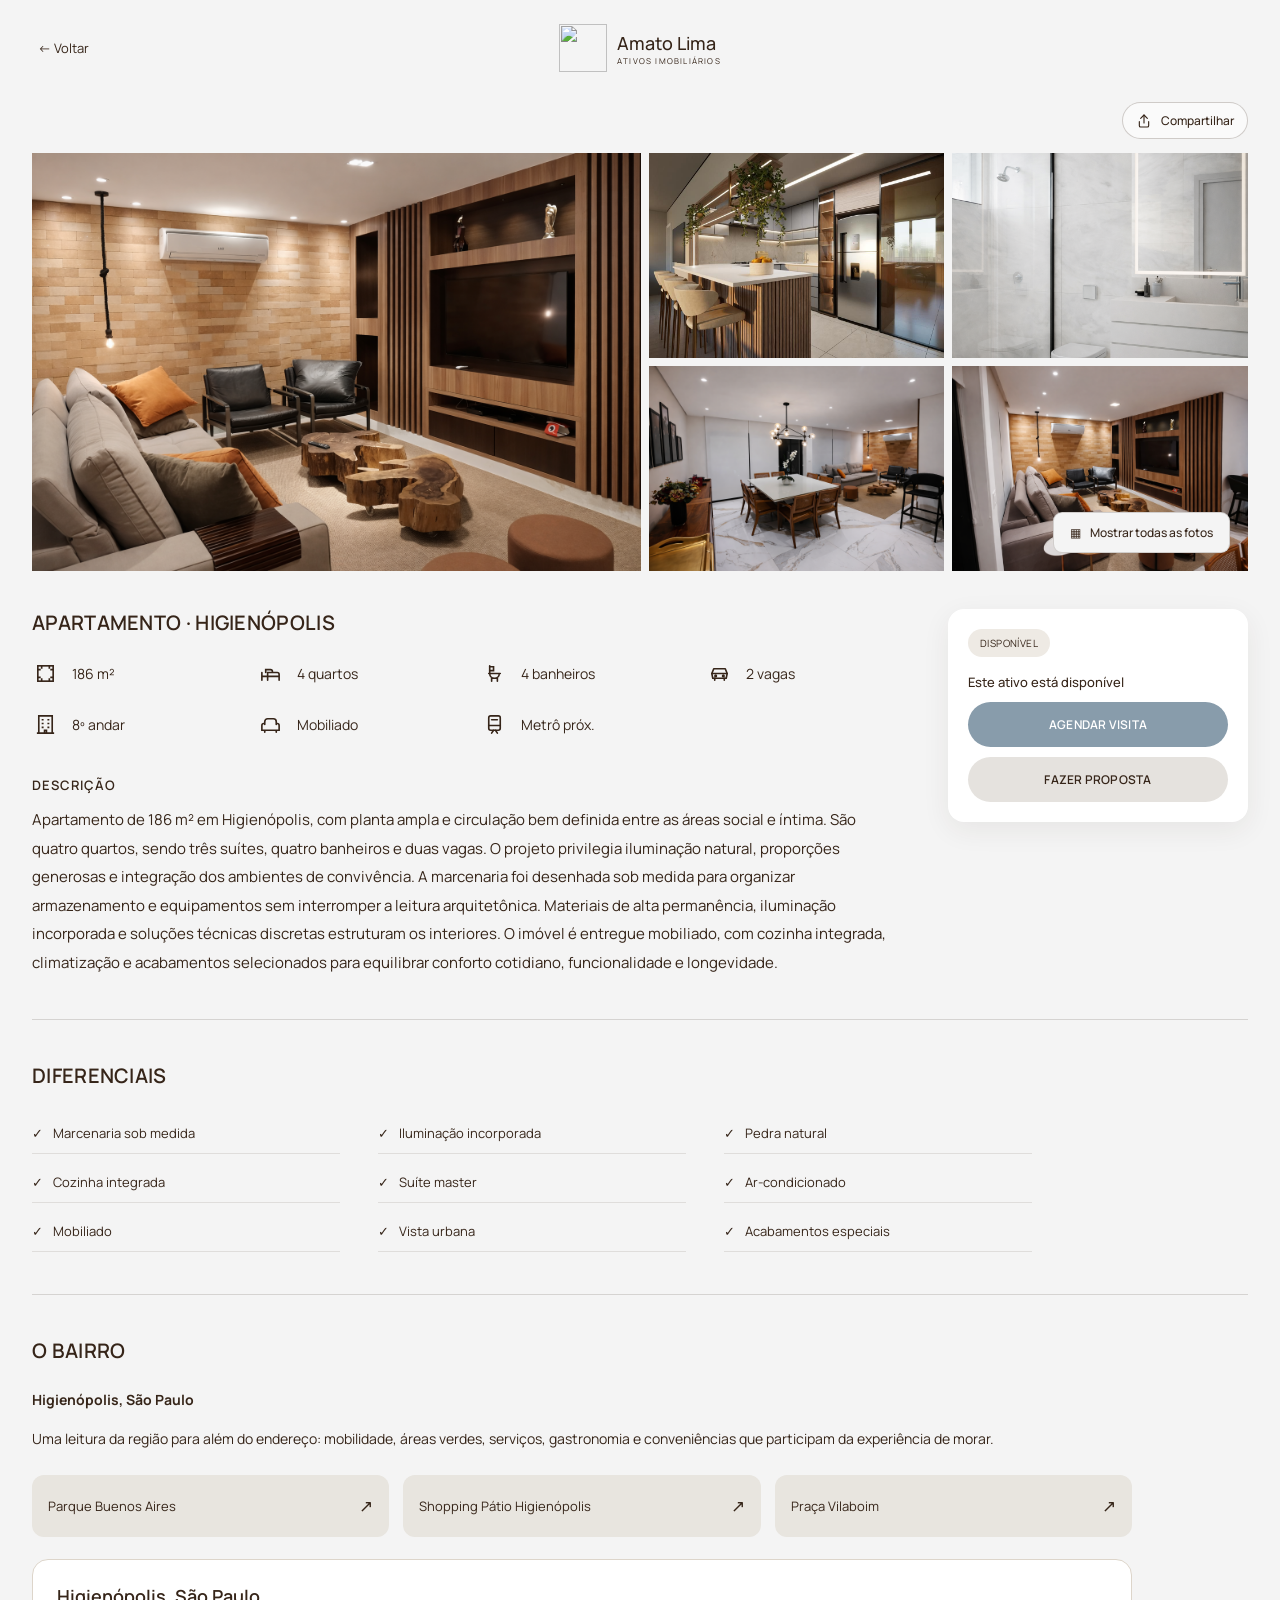
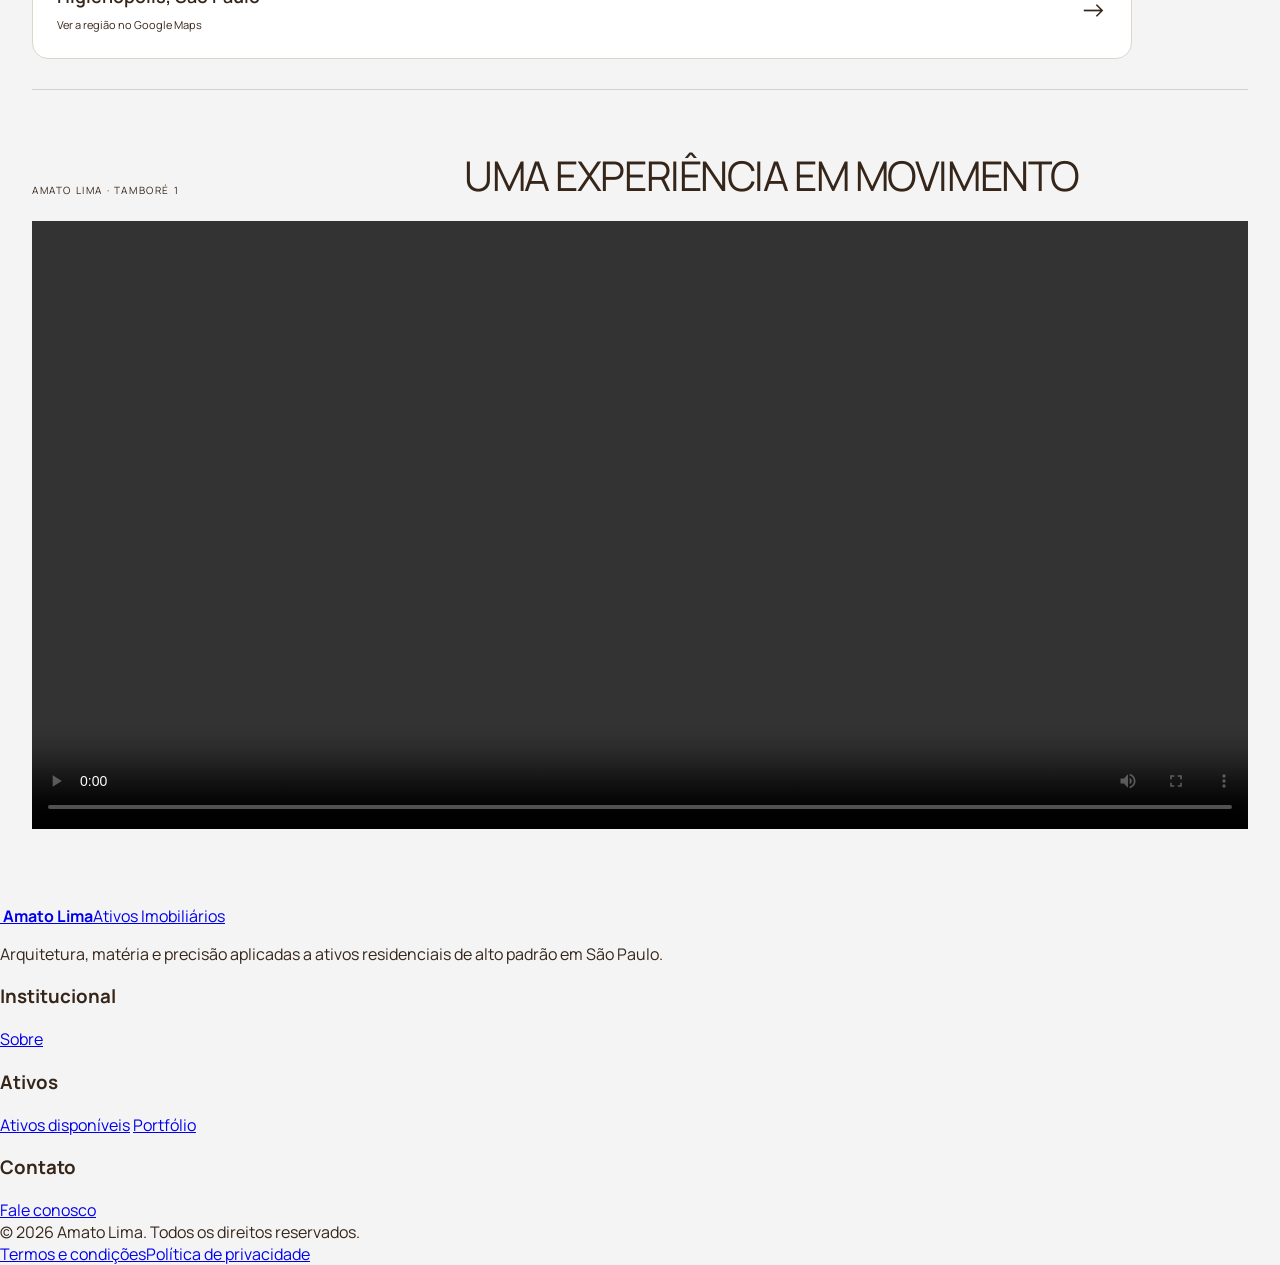
==== ativo.html @ 4c69295a "Remove correção antiga da ordem da galeria" ====
<!doctype html><html lang="pt-BR"><head><meta charset="UTF-8"><meta name="viewport" content="width=device-width,initial-scale=1"><link rel="stylesheet" href="assets/css/ativo-detalhe.css?v=20260917-1"><link rel="stylesheet" href="assets/css/amato-footer.css?v=20260906-6"></head><body data-ativo="1"><div data-app><header class="pd-header"><a class="pd-back" href="ativos.html">← Voltar</a><div class="pd-brand"><img src="assets/images/logo/9175.png" alt=""><div><b>Amato Lima</b><small>ATIVOS IMOBILIÁRIOS</small></div></div></header><main class="pd-main"><div class="pd-title-row"><span></span><button class="pd-share" type="button" data-share><span aria-hidden="true"></span>Compartilhar</button></div><section class="pd-gallery" data-gallery></section><section class="pd-overview"><div><h2 data-detail-title></h2><div class="pd-facts" data-facts></div><div class="pd-description" data-description></div></div><aside class="pd-actions" data-actions></aside></section><section class="pd-section"><h2>DIFERENCIAIS</h2><div class="pd-features" data-features></div></section><section class="pd-section pd-section--neighborhood"><h2>O BAIRRO</h2><div class="pd-neighborhood"><p><strong data-place></strong></p><p>Uma leitura da região para além do endereço: mobilidade, áreas verdes, serviços, gastronomia e conveniências que participam da experiência de morar.</p><div class="pd-nearby" data-near></div><a class="pd-map" data-map target="_blank" rel="noopener"><span><strong></strong><br><small>Ver a região no Google Maps</small></span><span>→</span></a></div></section><section class="pd-property-film" aria-labelledby="pd-property-film-title"><div class="pd-property-film__heading"><small>AMATO LIMA · TAMBORÉ 1</small><h2 id="pd-property-film-title">UMA EXPERIÊNCIA EM MOVIMENTO</h2></div><div class="pd-property-film__media"><video controls playsinline preload="metadata"><source src="assets/images/tambore1/V9Crop_184650.mp4" type="video/mp4">Seu navegador não suporta a reprodução deste vídeo.</video></div></section></main></div><div class="pd-lightbox" data-lightbox aria-hidden="true"><header class="pd-tour-header"><button class="pd-tour-back" type="button" data-lightbox-close aria-label="Voltar"><span aria-hidden="true">←</span> Voltar</button><button class="pd-share pd-share--tour" type="button" data-share><span aria-hidden="true"></span>Compartilhar</button></header><div class="pd-tour" data-tour></div></div><div class="pd-photo-viewer" data-photo-viewer aria-hidden="true"><button type="button" class="pd-photo-viewer__close" data-photo-close aria-label="Fechar">×</button><img data-photo-full alt=""></div><script src="assets/js/ativo-detalhe.js?v=20260906-4"></script><script src="assets/js/ativo-tambore1-gallery.js?v=20260925-4"></script><script src="assets/js/ativo-alphaville-gallery.js?v=20260925-2"></script><script>document.addEventListener('click',function(e){const img=e.target.closest('.pd-tour-room>img');const viewer=document.querySelector('[data-photo-viewer]');if(img&&viewer){document.querySelector('[data-photo-full]').src=img.src;document.querySelector('[data-photo-full]').alt=img.alt;viewer.classList.add('is-open');viewer.setAttribute('aria-hidden','false')}if(e.target.closest('[data-photo-close]')||(e.target===viewer)){viewer.classList.remove('is-open');viewer.setAttribute('aria-hidden','true')}});document.addEventListener('keydown',function(e){if(e.key==='Escape'){const v=document.querySelector('[data-photo-viewer]');if(v){v.classList.remove('is-open');v.setAttribute('aria-hidden','true')}}});</script><script src="assets/js/amato-footer.js?v=20260906-2"></script></body></html>
---- assets/css/ativo-detalhe.css ----
@import url('https://fonts.googleapis.com/css2?family=Manrope:wght@300;400;500;600&display=swap');*{box-sizing:border-box}html{scroll-behavior:smooth;background:#f4f4f4}body{margin:0;background:#f4f4f4;color:#362519;font-family:Manrope,Arial,sans-serif}.pd-header{height:96px;display:flex;align-items:center;justify-content:center;position:relative;padding:16px 3vw}.pd-brand{display:flex;align-items:center;gap:10px}.pd-brand img{width:48px;height:48px;object-fit:contain}.pd-brand b{display:block;font-size:18px;font-weight:500}.pd-brand small{display:block;font-size:8px;letter-spacing:.15em;text-align:center}.pd-back{position:absolute;left:3vw;color:#362519;text-decoration:none;font-size:13px}.pd-main{max-width:1440px;margin:auto;padding:6px 2.5vw 12px}.pd-title-row{display:flex;align-items:center;justify-content:space-between;gap:24px;margin:0 0 14px;min-height:28px}.pd-share{border:1px solid rgba(54,37,25,.22);background:rgba(255,255,255,.5);color:#362519;font:500 12px Manrope,Arial,sans-serif;text-decoration:none;display:inline-flex;align-items:center;gap:9px;cursor:pointer;padding:9px 13px;border-radius:999px;transition:background .25s,border-color .25s}.pd-share:hover{background:#fff;border-color:rgba(54,37,25,.38)}.pd-share span{width:16px;height:16px;display:block;background:no-repeat center/16px 16px url("data:image/svg+xml,%3Csvg xmlns='http://www.w3.org/2000/svg' width='18' height='18' viewBox='0 0 24 24' fill='none' stroke='%23362519' stroke-width='1.7' stroke-linecap='round' stroke-linejoin='round'%3E%3Cpath d='M12 3v12'/%3E%3Cpath d='m7 8 5-5 5 5'/%3E%3Cpath d='M5 13v6a2 2 0 0 0 2 2h10a2 2 0 0 0 2-2v-6'/%3E%3C/svg%3E")}.pd-gallery{position:relative;display:grid;grid-template-columns:1.75fr .85fr .85fr;grid-template-rows:205px 205px;gap:8px}.pd-gallery img{width:100%;height:100%;object-fit:cover;border-radius:0!important}.pd-gallery img:first-child{grid-row:1/3}.pd-show-all{position:absolute;right:18px;bottom:18px;z-index:3;display:inline-flex;align-items:center;gap:9px;border:1px solid rgba(54,37,25,.18);border-radius:9px;background:#f4f4f4;color:#362519;padding:11px 16px;font:500 12px Manrope,Arial,sans-serif;cursor:pointer}.pd-overview{display:grid;grid-template-columns:minmax(0,1fr) 300px;gap:52px;padding:38px 0 42px;border-bottom:1px solid rgba(54,37,25,.16)}.pd-overview.no-actions{grid-template-columns:minmax(0,1050px)}.pd-overview h2,.pd-section h2{font-size:20px;font-weight:600;margin:0 0 24px;text-transform:uppercase;letter-spacing:.015em}.pd-facts{display:grid;grid-template-columns:repeat(4,minmax(145px,1fr));gap:24px 34px;margin:0 0 38px;max-width:920px}.pd-fact{display:flex;align-items:center;gap:13px;font-size:14px;white-space:nowrap}.pd-fact__icon{font-size:0!important;width:27px;height:27px;display:block;background-position:center;background-repeat:no-repeat;background-size:23px 23px}.pd-fact__icon--area{background-image:url("data:image/svg+xml,%3Csvg xmlns='http://www.w3.org/2000/svg' viewBox='0 0 24 24' fill='none' stroke='%23362519' stroke-width='1.7'%3E%3Crect x='4' y='4' width='16' height='16'/%3E%3Cpath d='M8 4v3M16 4v3M8 20v-3M16 20v-3M4 8h3M4 16h3M20 8h-3M20 16h-3'/%3E%3C/svg%3E")}.pd-fact__icon--bed{background-image:url("data:image/svg+xml,%3Csvg xmlns='http://www.w3.org/2000/svg' viewBox='0 0 24 24' fill='none' stroke='%23362519' stroke-width='1.7' stroke-linecap='round'%3E%3Cpath d='M3 19v-8M21 19v-6a2 2 0 0 0-2-2H9v8M3 15h18M7 11V8h5a2 2 0 0 1 2 2v1'/%3E%3C/svg%3E")}.pd-fact__icon--bath{background-image:url("data:image/svg+xml,%3Csvg xmlns='http://www.w3.org/2000/svg' viewBox='0 0 24 24' fill='none' stroke='%23362519' stroke-width='1.7' stroke-linecap='round'%3E%3Cpath d='M7 4v8a5 5 0 0 0 10 0H7M6 12h12M9 17v3M15 17v3'/%3E%3Cpath d='M7 5h4v4H7'/%3E%3C/svg%3E")}.pd-fact__icon--car{background-image:url("data:image/svg+xml,%3Csvg xmlns='http://www.w3.org/2000/svg' viewBox='0 0 24 24' fill='none' stroke='%23362519' stroke-width='1.7' stroke-linecap='round' stroke-linejoin='round'%3E%3Cpath d='M5 17h14l1-5-2-5H6l-2 5 1 5Z'/%3E%3Cpath d='M4 12h16M7 17v2M17 17v2'/%3E%3Ccircle cx='8' cy='14.5' r='.8' fill='%23362519'/%3E%3Ccircle cx='16' cy='14.5' r='.8' fill='%23362519'/%3E%3C/svg%3E")}.pd-fact__icon--floor{background-image:url("data:image/svg+xml,%3Csvg xmlns='http://www.w3.org/2000/svg' viewBox='0 0 24 24' fill='none' stroke='%23362519' stroke-width='1.7'%3E%3Cpath d='M5 21V3h14v18M3 21h18'/%3E%3Cpath d='M8 7h2M14 7h2M8 11h2M14 11h2M8 15h2M14 15h2M11 21v-3h2v3'/%3E%3C/svg%3E")}.pd-fact__icon--sofa{background-image:url("data:image/svg+xml,%3Csvg xmlns='http://www.w3.org/2000/svg' viewBox='0 0 24 24' fill='none' stroke='%23362519' stroke-width='1.7' stroke-linecap='round'%3E%3Cpath d='M6 12V9a3 3 0 0 1 3-3h6a3 3 0 0 1 3 3v3M5 11a2 2 0 0 0-2 2v5h18v-5a2 2 0 0 0-2-2M6 18v2M18 18v2'/%3E%3C/svg%3E")}.pd-fact__icon--metro{background-image:url("data:image/svg+xml,%3Csvg xmlns='http://www.w3.org/2000/svg' viewBox='0 0 24 24' fill='none' stroke='%23362519' stroke-width='1.7' stroke-linecap='round'%3E%3Crect x='6' y='3' width='12' height='15' rx='2'/%3E%3Cpath d='M6 13h12M9 21l2-3M15 21l-2-3M9 7h6'/%3E%3C/svg%3E")}.pd-description{max-width:1000px}.pd-description h3{font-size:13px;letter-spacing:.08em;font-weight:600;margin:0 0 12px}.pd-description p{font-size:15px;line-height:1.9;margin:0;max-width:980px}.pd-actions{align-self:start;background:#fff;border-radius:16px;padding:20px;box-shadow:0 8px 28px rgba(54,37,25,.07);position:sticky;top:20px}.pd-status{display:block;width:max-content;padding:7px 12px;border-radius:999px;background:#eeeae4;margin-bottom:13px;font-size:10px;letter-spacing:.04em}.pd-actions strong{font-size:13px;font-weight:500}.pd-btn{display:block;width:100%;padding:14px;border-radius:999px;text-align:center;text-decoration:none;margin-top:10px;font-size:12px;font-weight:600;letter-spacing:.02em}.pd-btn.primary{background:#889CAB;color:#fff}.pd-btn.secondary{background:#e5e2de;color:#362519}.pd-section{padding:42px 0;border-bottom:1px solid rgba(54,37,25,.16)}.pd-section--neighborhood{padding-bottom:30px}.pd-features{display:grid;grid-template-columns:repeat(3,1fr);gap:8px 38px;max-width:1000px}.pd-feature{padding:11px 0;border-bottom:1px solid rgba(54,37,25,.11);font-size:13px}.pd-feature:before{content:'✓';margin-right:10px}.pd-neighborhood{max-width:1100px;font-size:14px;line-height:1.75}.pd-nearby{display:grid;grid-template-columns:repeat(3,1fr);gap:14px;margin-top:24px}.pd-nearby a{background:#e8e5df;border-radius:12px;padding:16px;color:#362519;text-decoration:none;font-size:13px;display:flex;justify-content:space-between;align-items:center;transition:transform .25s,background .25s}.pd-nearby a:hover{transform:translateY(-2px);background:#dedad3}.pd-nearby a span:last-child{font-size:17px}.pd-map{display:flex;align-items:center;justify-content:space-between;background:#fff;border:1px solid #ddd5ca;border-radius:16px;padding:21px 24px;text-decoration:none;color:#362519;margin-top:22px}.pd-map strong{font-size:18px;font-weight:600}.pd-map small{font-size:11px}.pd-map span:last-child{font-size:27px}.pd-property-film{padding:64px 0 74px}.pd-property-film__heading{display:grid;grid-template-columns:1fr 2fr;align-items:end;gap:40px;margin-bottom:24px}.pd-property-film__heading small{font-size:10px;letter-spacing:.16em}.pd-property-film__heading h2{margin:0;font-size:clamp(26px,3.2vw,48px);line-height:1.05;font-weight:400;letter-spacing:-.035em;max-width:700px}.pd-property-film__media{width:100%;overflow:hidden;background:#1d1916}.pd-property-film__media video{display:block;width:100%;height:auto;max-height:78vh;object-fit:cover;background:transparent}.pd-lightbox{position:fixed;inset:0;z-index:1000;background:#f4f4f4;display:none;overflow-y:auto;color:#362519}.pd-lightbox.is-open{display:block}.pd-tour-header{height:72px;position:sticky;top:0;z-index:20;background:rgba(244,244,244,.97);display:flex;align-items:center;justify-content:space-between;padding:0 24px}.pd-tour-back{border:0;background:transparent;color:#362519;font:500 13px Manrope,Arial,sans-serif;display:flex;align-items:center;gap:8px;cursor:pointer;padding:10px}.pd-tour-back span{font-size:19px}.pd-tour{width:min(1120px,calc(100vw - 48px));margin:0 auto;padding:28px 0 70px}.pd-tour>h1{font-size:22px;font-weight:600;margin:0 0 24px}.pd-tour-thumbs{display:grid;grid-template-columns:repeat(5,1fr);gap:18px 12px;margin-bottom:52px}.pd-tour-thumb{border:0;background:transparent;padding:0;text-align:left;color:#362519;font:400 12px Manrope,Arial,sans-serif;cursor:pointer}.pd-tour-thumb img{display:block;width:100%;height:108px;object-fit:cover;margin-bottom:7px;border-radius:0}.pd-tour-thumb span{display:block;white-space:nowrap;overflow:hidden;text-overflow:ellipsis}.pd-tour-rooms{display:grid;gap:44px}.pd-tour-room{display:grid;grid-template-columns:300px minmax(0,1fr);gap:36px;align-items:start;scroll-margin-top:88px}.pd-tour-room__copy{position:static;padding-top:4px}.pd-tour-room h2{font-size:20px;font-weight:600;margin:0 0 8px;text-transform:uppercase}.pd-tour-room p{font-size:13px;line-height:1.55;color:rgba(54,37,25,.7);margin:0;max-width:285px}.pd-tour-room>img{display:block;width:100%;height:auto;max-height:none;object-fit:contain;border-radius:0;background:transparent;cursor:zoom-in}.pd-tour-room>img.pd-tour-room__extra{grid-column:2}.pd-photo-viewer{position:fixed;inset:0;z-index:2000;background:rgba(20,18,16,.96);display:none;align-items:center;justify-content:center;padding:0}.pd-photo-viewer.is-open{display:flex}.pd-photo-viewer img{display:block;max-width:100vw;max-height:100vh;width:auto;height:auto;object-fit:contain}.pd-photo-viewer__close{position:fixed;top:18px;right:20px;z-index:2;width:42px;height:42px;border:1px solid rgba(255,255,255,.45);border-radius:50%;background:rgba(0,0,0,.22);color:#fff;font-size:24px;cursor:pointer}body>[data-app]>.amato-footer,[data-app]>.amato-footer{margin-top:-10px!important}@media(max-width:800px){.pd-header{justify-content:flex-start;padding-left:80px}.pd-main{padding-inline:18px}.pd-gallery{grid-template-columns:1fr 1fr;grid-template-rows:260px 120px}.pd-gallery img:first-child{grid-column:1/3;grid-row:auto}.pd-gallery img:nth-child(n+4){display:none}.pd-show-all{right:10px;bottom:10px;padding:9px 12px}.pd-overview{grid-template-columns:1fr;gap:26px}.pd-facts{grid-template-columns:1fr 1fr;gap:20px}.pd-features,.pd-nearby{grid-template-columns:1fr}.pd-actions{position:static}.pd-property-film{padding:48px 0 56px}.pd-property-film__heading{grid-template-columns:1fr;gap:10px;margin-bottom:18px}.pd-property-film__heading h2{font-size:30px;max-width:520px}.pd-property-film__media{margin-inline:-18px;width:calc(100% + 36px)}.pd-property-film__media video{width:100%;max-height:none}.pd-tour{width:100%;padding:22px 16px 60px}.pd-tour-thumbs{grid-template-columns:repeat(2,1fr);gap:16px 10px;margin-bottom:42px}.pd-tour-thumb img{height:105px}.pd-tour-room{grid-template-columns:1fr;gap:12px}.pd-tour-room__copy{position:static}.pd-tour-room>img{width:100%;max-height:none}.pd-tour-room>img.pd-tour-room__extra{grid-column:1}.pd-tour-header{height:64px;padding:0 10px}.pd-tour-rooms{gap:36px}}
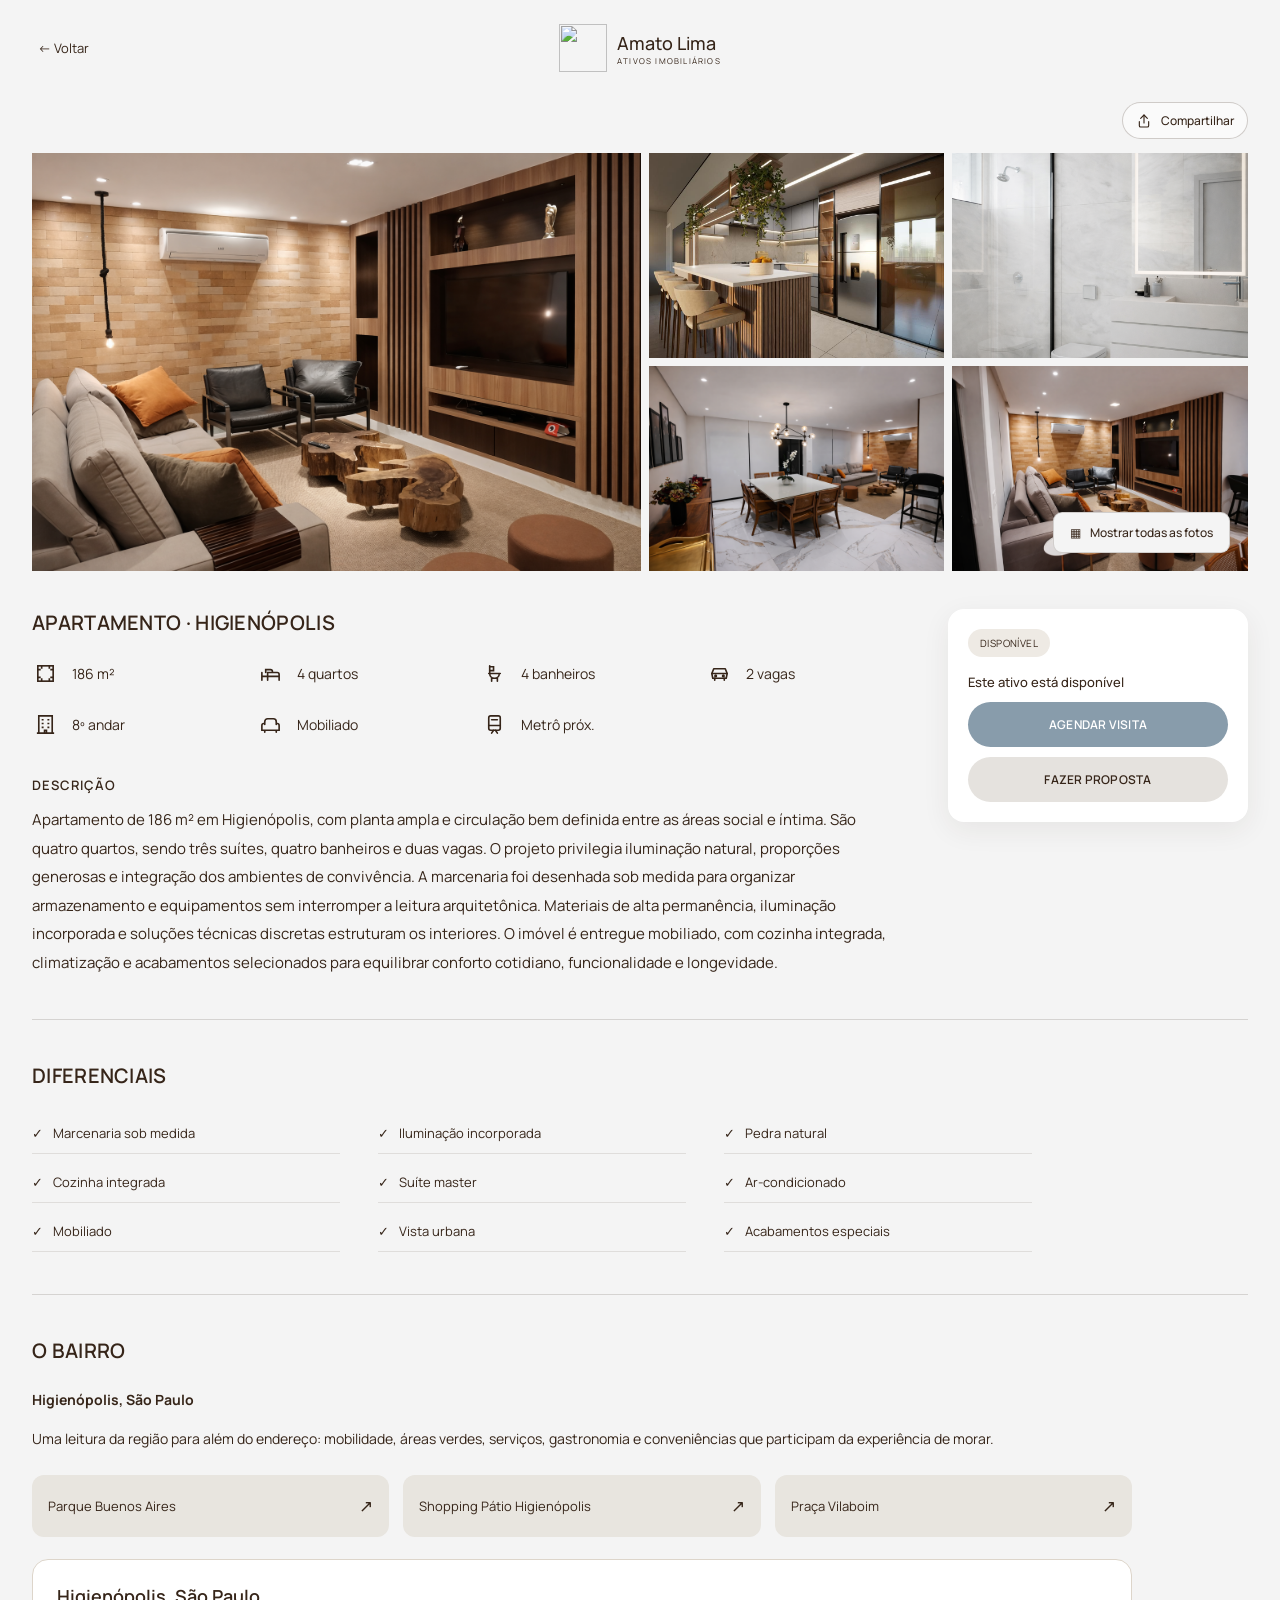
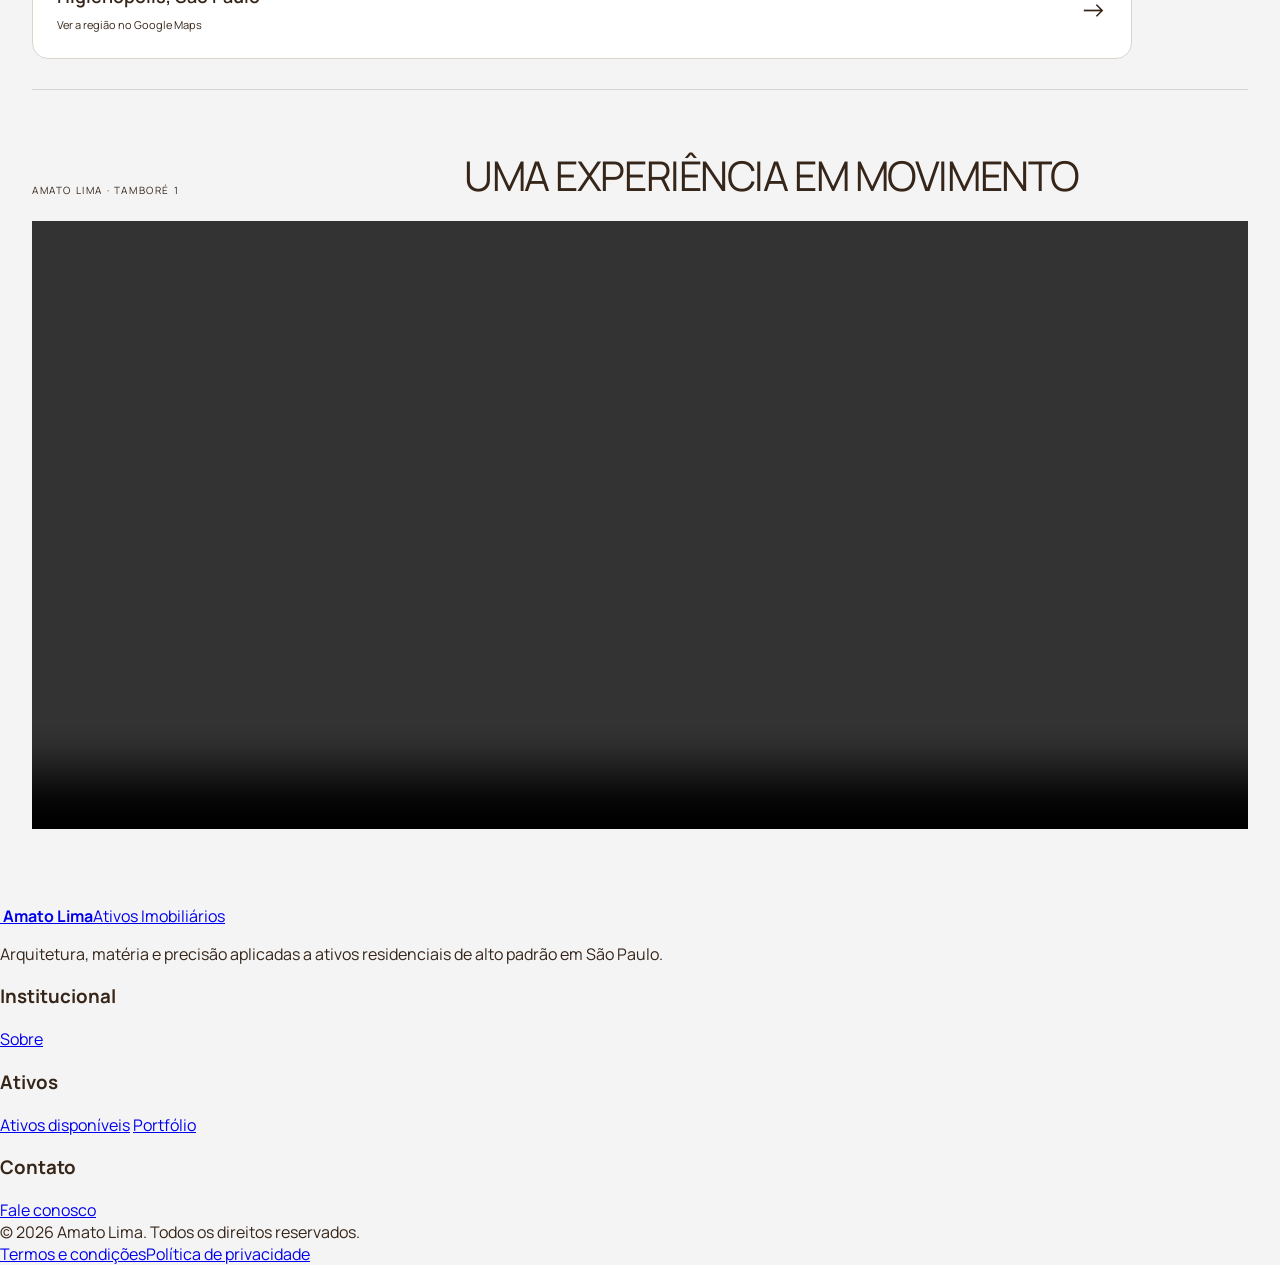
==== commit 24727ef6: "Atualiza cache da galeria de Tamboré" ====
--- a/ativo.html
+++ b/ativo.html
@@ -1 +1 @@
-<!doctype html><html lang="pt-BR"><head><meta charset="UTF-8"><meta name="viewport" content="width=device-width,initial-scale=1"><link rel="stylesheet" href="assets/css/ativo-detalhe.css?v=20260917-1"><link rel="stylesheet" href="assets/css/amato-footer.css?v=20260906-6"></head><body data-ativo="1"><div data-app><header class="pd-header"><a class="pd-back" href="ativos.html">← Voltar</a><div class="pd-brand"><img src="assets/images/logo/9175.png" alt=""><div><b>Amato Lima</b><small>ATIVOS IMOBILIÁRIOS</small></div></div></header><main class="pd-main"><div class="pd-title-row"><span></span><button class="pd-share" type="button" data-share><span aria-hidden="true"></span>Compartilhar</button></div><section class="pd-gallery" data-gallery></section><section class="pd-overview"><div><h2 data-detail-title></h2><div class="pd-facts" data-facts></div><div class="pd-description" data-description></div></div><aside class="pd-actions" data-actions></aside></section><section class="pd-section"><h2>DIFERENCIAIS</h2><div class="pd-features" data-features></div></section><section class="pd-section pd-section--neighborhood"><h2>O BAIRRO</h2><div class="pd-neighborhood"><p><strong data-place></strong></p><p>Uma leitura da região para além do endereço: mobilidade, áreas verdes, serviços, gastronomia e conveniências que participam da experiência de morar.</p><div class="pd-nearby" data-near></div><a class="pd-map" data-map target="_blank" rel="noopener"><span><strong></strong><br><small>Ver a região no Google Maps</small></span><span>→</span></a></div></section><section class="pd-property-film" aria-labelledby="pd-property-film-title"><div class="pd-property-film__heading"><small>AMATO LIMA · TAMBORÉ 1</small><h2 id="pd-property-film-title">UMA EXPERIÊNCIA EM MOVIMENTO</h2></div><div class="pd-property-film__media"><video controls playsinline preload="metadata"><source src="assets/images/tambore1/V9Crop_184650.mp4" type="video/mp4">Seu navegador não suporta a reprodução deste vídeo.</video></div></section></main></div><div class="pd-lightbox" data-lightbox aria-hidden="true"><header class="pd-tour-header"><button class="pd-tour-back" type="button" data-lightbox-close aria-label="Voltar"><span aria-hidden="true">←</span> Voltar</button><button class="pd-share pd-share--tour" type="button" data-share><span aria-hidden="true"></span>Compartilhar</button></header><div class="pd-tour" data-tour></div></div><div class="pd-photo-viewer" data-photo-viewer aria-hidden="true"><button type="button" class="pd-photo-viewer__close" data-photo-close aria-label="Fechar">×</button><img data-photo-full alt=""></div><script src="assets/js/ativo-detalhe.js?v=20260906-4"></script><script src="assets/js/ativo-tambore1-gallery.js?v=20260925-4"></script><script src="assets/js/ativo-alphaville-gallery.js?v=20260925-2"></script><script>document.addEventListener('click',function(e){const img=e.target.closest('.pd-tour-room>img');const viewer=document.querySelector('[data-photo-viewer]');if(img&&viewer){document.querySelector('[data-photo-full]').src=img.src;document.querySelector('[data-photo-full]').alt=img.alt;viewer.classList.add('is-open');viewer.setAttribute('aria-hidden','false')}if(e.target.closest('[data-photo-close]')||(e.target===viewer)){viewer.classList.remove('is-open');viewer.setAttribute('aria-hidden','true')}});document.addEventListener('keydown',function(e){if(e.key==='Escape'){const v=document.querySelector('[data-photo-viewer]');if(v){v.classList.remove('is-open');v.setAttribute('aria-hidden','true')}}});</script><script src="assets/js/amato-footer.js?v=20260906-2"></script></body></html>+<!doctype html><html lang="pt-BR"><head><meta charset="UTF-8"><meta name="viewport" content="width=device-width,initial-scale=1"><link rel="stylesheet" href="assets/css/ativo-detalhe.css?v=20260917-1"><link rel="stylesheet" href="assets/css/amato-footer.css?v=20260906-6"></head><body data-ativo="1"><div data-app><header class="pd-header"><a class="pd-back" href="ativos.html">← Voltar</a><div class="pd-brand"><img src="assets/images/logo/9175.png" alt=""><div><b>Amato Lima</b><small>ATIVOS IMOBILIÁRIOS</small></div></div></header><main class="pd-main"><div class="pd-title-row"><span></span><button class="pd-share" type="button" data-share><span aria-hidden="true"></span>Compartilhar</button></div><section class="pd-gallery" data-gallery></section><section class="pd-overview"><div><h2 data-detail-title></h2><div class="pd-facts" data-facts></div><div class="pd-description" data-description></div></div><aside class="pd-actions" data-actions></aside></section><section class="pd-section"><h2>DIFERENCIAIS</h2><div class="pd-features" data-features></div></section><section class="pd-section pd-section--neighborhood"><h2>O BAIRRO</h2><div class="pd-neighborhood"><p><strong data-place></strong></p><p>Uma leitura da região para além do endereço: mobilidade, áreas verdes, serviços, gastronomia e conveniências que participam da experiência de morar.</p><div class="pd-nearby" data-near></div><a class="pd-map" data-map target="_blank" rel="noopener"><span><strong></strong><br><small>Ver a região no Google Maps</small></span><span>→</span></a></div></section><section class="pd-property-film" aria-labelledby="pd-property-film-title"><div class="pd-property-film__heading"><small>AMATO LIMA · TAMBORÉ 1</small><h2 id="pd-property-film-title">UMA EXPERIÊNCIA EM MOVIMENTO</h2></div><div class="pd-property-film__media"><video controls playsinline preload="metadata"><source src="assets/images/tambore1/V9Crop_184650.mp4" type="video/mp4">Seu navegador não suporta a reprodução deste vídeo.</video></div></section></main></div><div class="pd-lightbox" data-lightbox aria-hidden="true"><header class="pd-tour-header"><button class="pd-tour-back" type="button" data-lightbox-close aria-label="Voltar"><span aria-hidden="true">←</span> Voltar</button><button class="pd-share pd-share--tour" type="button" data-share><span aria-hidden="true"></span>Compartilhar</button></header><div class="pd-tour" data-tour></div></div><div class="pd-photo-viewer" data-photo-viewer aria-hidden="true"><button type="button" class="pd-photo-viewer__close" data-photo-close aria-label="Fechar">×</button><img data-photo-full alt=""></div><script src="assets/js/ativo-detalhe.js?v=20260906-4"></script><script src="assets/js/ativo-tambore1-gallery.js?v=20260925-5"></script><script src="assets/js/ativo-alphaville-gallery.js?v=20260925-2"></script><script>document.addEventListener('click',function(e){const img=e.target.closest('.pd-tour-room>img');const viewer=document.querySelector('[data-photo-viewer]');if(img&&viewer){document.querySelector('[data-photo-full]').src=img.src;document.querySelector('[data-photo-full]').alt=img.alt;viewer.classList.add('is-open');viewer.setAttribute('aria-hidden','false')}if(e.target.closest('[data-photo-close]')||(e.target===viewer)){viewer.classList.remove('is-open');viewer.setAttribute('aria-hidden','true')}});document.addEventListener('keydown',function(e){if(e.key==='Escape'){const v=document.querySelector('[data-photo-viewer]');if(v){v.classList.remove('is-open');v.setAttribute('aria-hidden','true')}}});</script><script src="assets/js/amato-footer.js?v=20260906-2"></script></body></html>
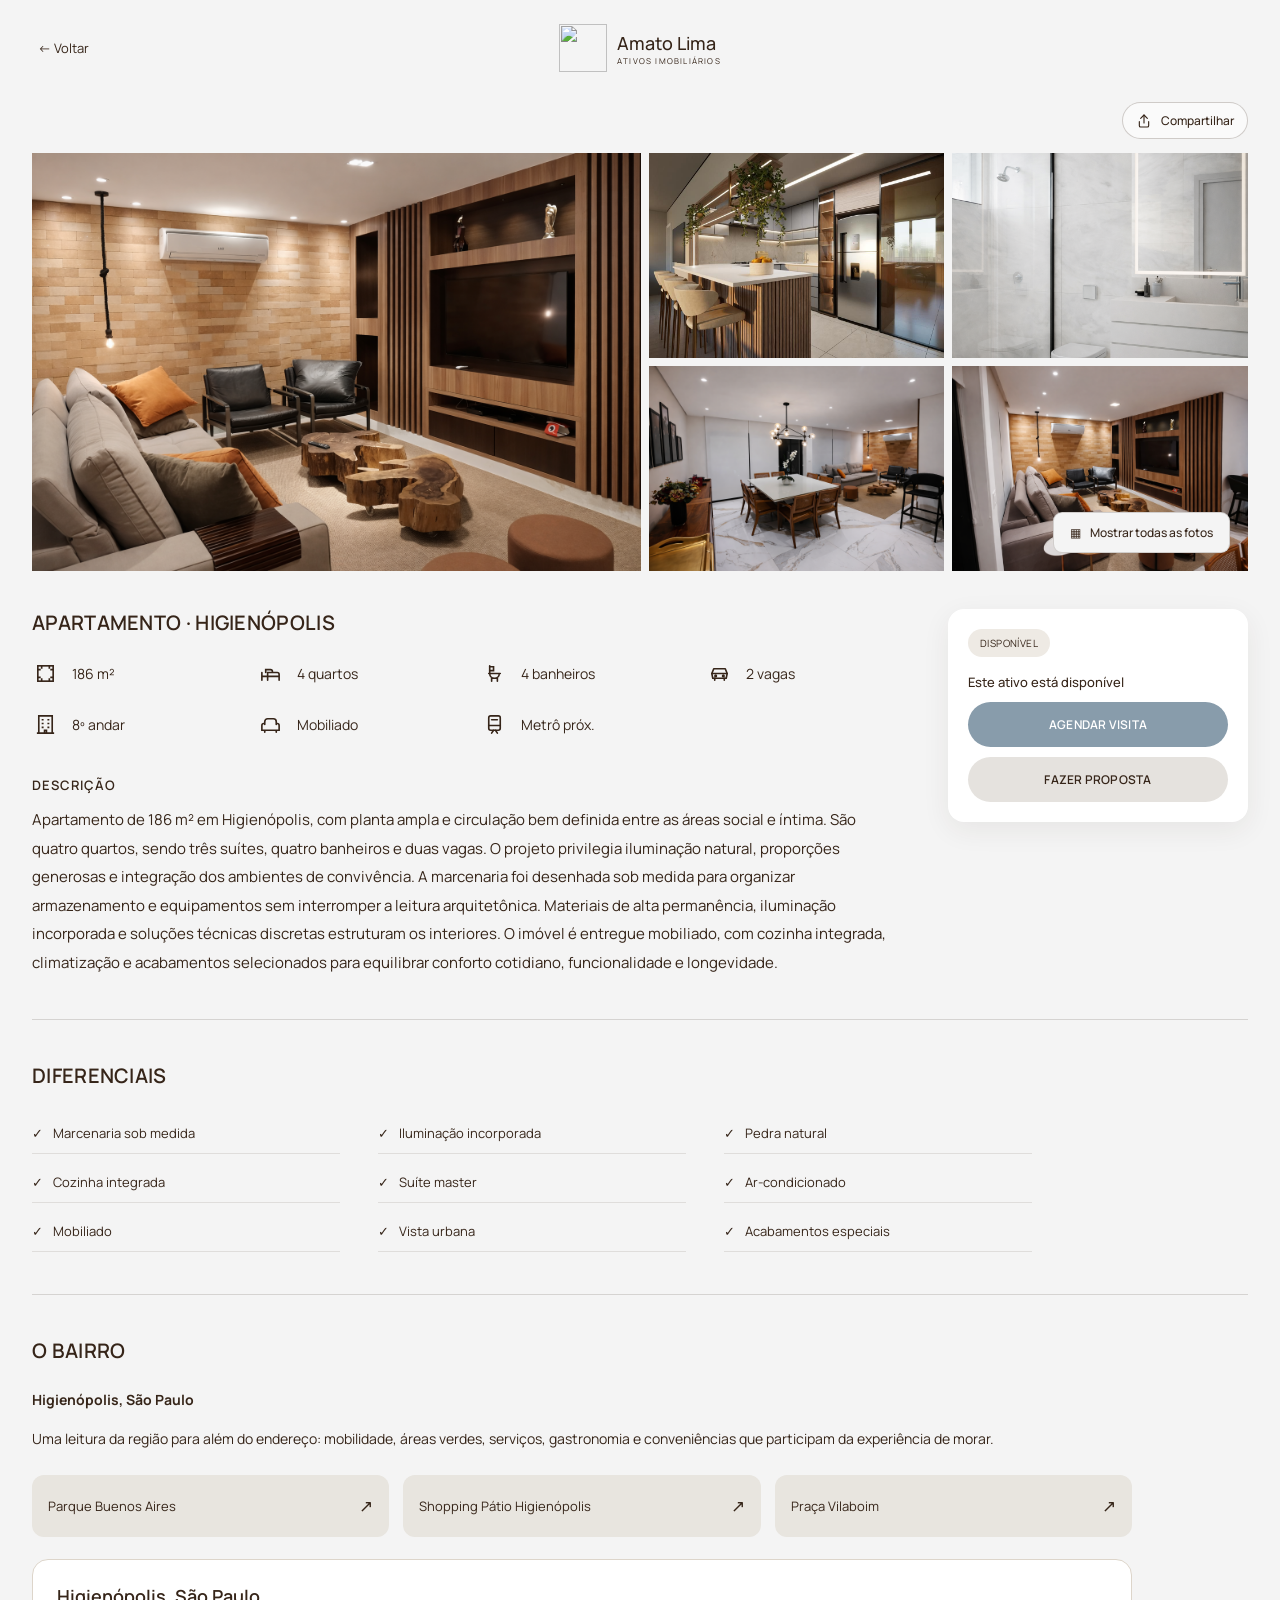
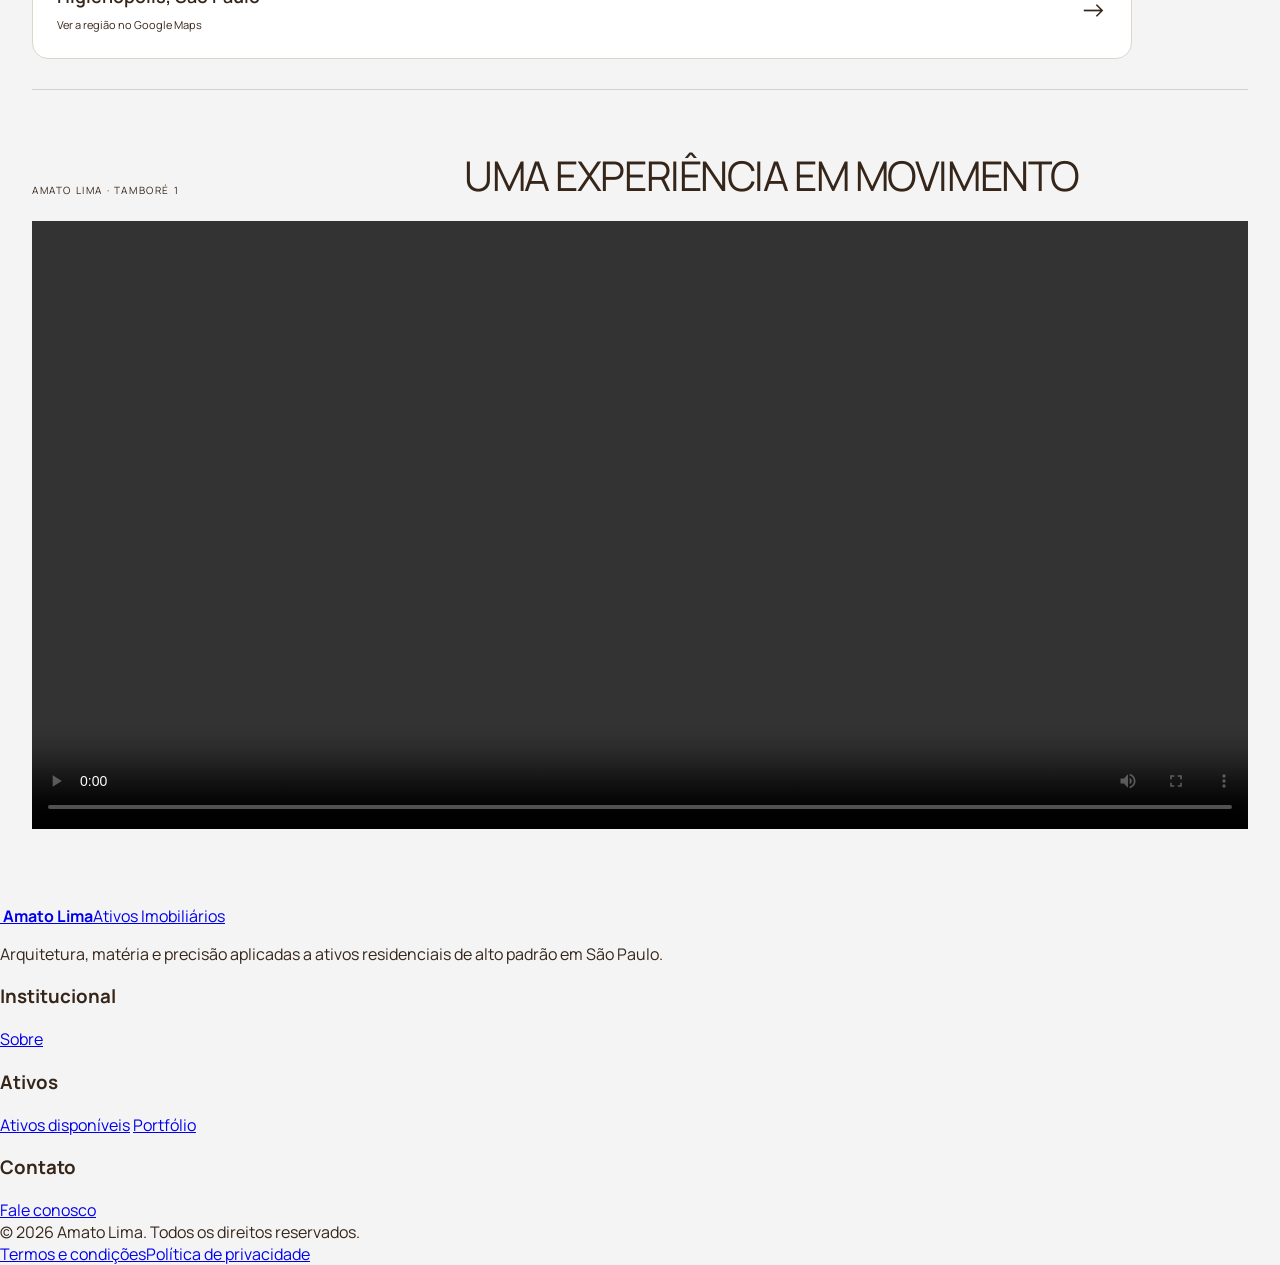
==== commit ea53dee6: "Atualiza cache do espaçamento da Fachada" ====
--- a/ativo.html
+++ b/ativo.html
@@ -1 +1 @@
-<!doctype html><html lang="pt-BR"><head><meta charset="UTF-8"><meta name="viewport" content="width=device-width,initial-scale=1"><link rel="stylesheet" href="assets/css/ativo-detalhe.css?v=20260917-1"><link rel="stylesheet" href="assets/css/amato-footer.css?v=20260906-6"></head><body data-ativo="1"><div data-app><header class="pd-header"><a class="pd-back" href="ativos.html">← Voltar</a><div class="pd-brand"><img src="assets/images/logo/9175.png" alt=""><div><b>Amato Lima</b><small>ATIVOS IMOBILIÁRIOS</small></div></div></header><main class="pd-main"><div class="pd-title-row"><span></span><button class="pd-share" type="button" data-share><span aria-hidden="true"></span>Compartilhar</button></div><section class="pd-gallery" data-gallery></section><section class="pd-overview"><div><h2 data-detail-title></h2><div class="pd-facts" data-facts></div><div class="pd-description" data-description></div></div><aside class="pd-actions" data-actions></aside></section><section class="pd-section"><h2>DIFERENCIAIS</h2><div class="pd-features" data-features></div></section><section class="pd-section pd-section--neighborhood"><h2>O BAIRRO</h2><div class="pd-neighborhood"><p><strong data-place></strong></p><p>Uma leitura da região para além do endereço: mobilidade, áreas verdes, serviços, gastronomia e conveniências que participam da experiência de morar.</p><div class="pd-nearby" data-near></div><a class="pd-map" data-map target="_blank" rel="noopener"><span><strong></strong><br><small>Ver a região no Google Maps</small></span><span>→</span></a></div></section><section class="pd-property-film" aria-labelledby="pd-property-film-title"><div class="pd-property-film__heading"><small>AMATO LIMA · TAMBORÉ 1</small><h2 id="pd-property-film-title">UMA EXPERIÊNCIA EM MOVIMENTO</h2></div><div class="pd-property-film__media"><video controls playsinline preload="metadata"><source src="assets/images/tambore1/V9Crop_184650.mp4" type="video/mp4">Seu navegador não suporta a reprodução deste vídeo.</video></div></section></main></div><div class="pd-lightbox" data-lightbox aria-hidden="true"><header class="pd-tour-header"><button class="pd-tour-back" type="button" data-lightbox-close aria-label="Voltar"><span aria-hidden="true">←</span> Voltar</button><button class="pd-share pd-share--tour" type="button" data-share><span aria-hidden="true"></span>Compartilhar</button></header><div class="pd-tour" data-tour></div></div><div class="pd-photo-viewer" data-photo-viewer aria-hidden="true"><button type="button" class="pd-photo-viewer__close" data-photo-close aria-label="Fechar">×</button><img data-photo-full alt=""></div><script src="assets/js/ativo-detalhe.js?v=20260906-4"></script><script src="assets/js/ativo-tambore1-gallery.js?v=20260925-5"></script><script src="assets/js/ativo-alphaville-gallery.js?v=20260925-2"></script><script>document.addEventListener('click',function(e){const img=e.target.closest('.pd-tour-room>img');const viewer=document.querySelector('[data-photo-viewer]');if(img&&viewer){document.querySelector('[data-photo-full]').src=img.src;document.querySelector('[data-photo-full]').alt=img.alt;viewer.classList.add('is-open');viewer.setAttribute('aria-hidden','false')}if(e.target.closest('[data-photo-close]')||(e.target===viewer)){viewer.classList.remove('is-open');viewer.setAttribute('aria-hidden','true')}});document.addEventListener('keydown',function(e){if(e.key==='Escape'){const v=document.querySelector('[data-photo-viewer]');if(v){v.classList.remove('is-open');v.setAttribute('aria-hidden','true')}}});</script><script src="assets/js/amato-footer.js?v=20260906-2"></script></body></html>+<!doctype html><html lang="pt-BR"><head><meta charset="UTF-8"><meta name="viewport" content="width=device-width,initial-scale=1"><link rel="stylesheet" href="assets/css/ativo-detalhe.css?v=20260925-7"><link rel="stylesheet" href="assets/css/amato-footer.css?v=20260906-6"></head><body data-ativo="1"><div data-app><header class="pd-header"><a class="pd-back" href="ativos.html">← Voltar</a><div class="pd-brand"><img src="assets/images/logo/9175.png" alt=""><div><b>Amato Lima</b><small>ATIVOS IMOBILIÁRIOS</small></div></div></header><main class="pd-main"><div class="pd-title-row"><span></span><button class="pd-share" type="button" data-share><span aria-hidden="true"></span>Compartilhar</button></div><section class="pd-gallery" data-gallery></section><section class="pd-overview"><div><h2 data-detail-title></h2><div class="pd-facts" data-facts></div><div class="pd-description" data-description></div></div><aside class="pd-actions" data-actions></aside></section><section class="pd-section"><h2>DIFERENCIAIS</h2><div class="pd-features" data-features></div></section><section class="pd-section pd-section--neighborhood"><h2>O BAIRRO</h2><div class="pd-neighborhood"><p><strong data-place></strong></p><p>Uma leitura da região para além do endereço: mobilidade, áreas verdes, serviços, gastronomia e conveniências que participam da experiência de morar.</p><div class="pd-nearby" data-near></div><a class="pd-map" data-map target="_blank" rel="noopener"><span><strong></strong><br><small>Ver a região no Google Maps</small></span><span>→</span></a></div></section><section class="pd-property-film" aria-labelledby="pd-property-film-title"><div class="pd-property-film__heading"><small>AMATO LIMA · TAMBORÉ 1</small><h2 id="pd-property-film-title">UMA EXPERIÊNCIA EM MOVIMENTO</h2></div><div class="pd-property-film__media"><video controls playsinline preload="metadata"><source src="assets/images/tambore1/V9Crop_184650.mp4" type="video/mp4">Seu navegador não suporta a reprodução deste vídeo.</video></div></section></main></div><div class="pd-lightbox" data-lightbox aria-hidden="true"><header class="pd-tour-header"><button class="pd-tour-back" type="button" data-lightbox-close aria-label="Voltar"><span aria-hidden="true">←</span> Voltar</button><button class="pd-share pd-share--tour" type="button" data-share><span aria-hidden="true"></span>Compartilhar</button></header><div class="pd-tour" data-tour></div></div><div class="pd-photo-viewer" data-photo-viewer aria-hidden="true"><button type="button" class="pd-photo-viewer__close" data-photo-close aria-label="Fechar">×</button><img data-photo-full alt=""></div><script src="assets/js/ativo-detalhe.js?v=20260906-4"></script><script src="assets/js/ativo-tambore1-gallery.js?v=20260925-6"></script><script src="assets/js/ativo-alphaville-gallery.js?v=20260925-2"></script><script>document.addEventListener('click',function(e){const img=e.target.closest('.pd-tour-room>img');const viewer=document.querySelector('[data-photo-viewer]');if(img&&viewer){document.querySelector('[data-photo-full]').src=img.src;document.querySelector('[data-photo-full]').alt=img.alt;viewer.classList.add('is-open');viewer.setAttribute('aria-hidden','false')}if(e.target.closest('[data-photo-close]')||(e.target===viewer)){viewer.classList.remove('is-open');viewer.setAttribute('aria-hidden','true')}});document.addEventListener('keydown',function(e){if(e.key==='Escape'){const v=document.querySelector('[data-photo-viewer]');if(v){v.classList.remove('is-open');v.setAttribute('aria-hidden','true')}}});</script><script src="assets/js/amato-footer.js?v=20260906-2"></script></body></html>
--- a/assets/css/ativo-detalhe.css
+++ b/assets/css/ativo-detalhe.css
@@ -1 +1 @@
-@import url('https://fonts.googleapis.com/css2?family=Manrope:wght@300;400;500;600&display=swap');*{box-sizing:border-box}html{scroll-behavior:smooth;background:#f4f4f4}body{margin:0;background:#f4f4f4;color:#362519;font-family:Manrope,Arial,sans-serif}.pd-header{height:96px;display:flex;align-items:center;justify-content:center;position:relative;padding:16px 3vw}.pd-brand{display:flex;align-items:center;gap:10px}.pd-brand img{width:48px;height:48px;object-fit:contain}.pd-brand b{display:block;font-size:18px;font-weight:500}.pd-brand small{display:block;font-size:8px;letter-spacing:.15em;text-align:center}.pd-back{position:absolute;left:3vw;color:#362519;text-decoration:none;font-size:13px}.pd-main{max-width:1440px;margin:auto;padding:6px 2.5vw 12px}.pd-title-row{display:flex;align-items:center;justify-content:space-between;gap:24px;margin:0 0 14px;min-height:28px}.pd-share{border:1px solid rgba(54,37,25,.22);background:rgba(255,255,255,.5);color:#362519;font:500 12px Manrope,Arial,sans-serif;text-decoration:none;display:inline-flex;align-items:center;gap:9px;cursor:pointer;padding:9px 13px;border-radius:999px;transition:background .25s,border-color .25s}.pd-share:hover{background:#fff;border-color:rgba(54,37,25,.38)}.pd-share span{width:16px;height:16px;display:block;background:no-repeat center/16px 16px url("data:image/svg+xml,%3Csvg xmlns='http://www.w3.org/2000/svg' width='18' height='18' viewBox='0 0 24 24' fill='none' stroke='%23362519' stroke-width='1.7' stroke-linecap='round' stroke-linejoin='round'%3E%3Cpath d='M12 3v12'/%3E%3Cpath d='m7 8 5-5 5 5'/%3E%3Cpath d='M5 13v6a2 2 0 0 0 2 2h10a2 2 0 0 0 2-2v-6'/%3E%3C/svg%3E")}.pd-gallery{position:relative;display:grid;grid-template-columns:1.75fr .85fr .85fr;grid-template-rows:205px 205px;gap:8px}.pd-gallery img{width:100%;height:100%;object-fit:cover;border-radius:0!important}.pd-gallery img:first-child{grid-row:1/3}.pd-show-all{position:absolute;right:18px;bottom:18px;z-index:3;display:inline-flex;align-items:center;gap:9px;border:1px solid rgba(54,37,25,.18);border-radius:9px;background:#f4f4f4;color:#362519;padding:11px 16px;font:500 12px Manrope,Arial,sans-serif;cursor:pointer}.pd-overview{display:grid;grid-template-columns:minmax(0,1fr) 300px;gap:52px;padding:38px 0 42px;border-bottom:1px solid rgba(54,37,25,.16)}.pd-overview.no-actions{grid-template-columns:minmax(0,1050px)}.pd-overview h2,.pd-section h2{font-size:20px;font-weight:600;margin:0 0 24px;text-transform:uppercase;letter-spacing:.015em}.pd-facts{display:grid;grid-template-columns:repeat(4,minmax(145px,1fr));gap:24px 34px;margin:0 0 38px;max-width:920px}.pd-fact{display:flex;align-items:center;gap:13px;font-size:14px;white-space:nowrap}.pd-fact__icon{font-size:0!important;width:27px;height:27px;display:block;background-position:center;background-repeat:no-repeat;background-size:23px 23px}.pd-fact__icon--area{background-image:url("data:image/svg+xml,%3Csvg xmlns='http://www.w3.org/2000/svg' viewBox='0 0 24 24' fill='none' stroke='%23362519' stroke-width='1.7'%3E%3Crect x='4' y='4' width='16' height='16'/%3E%3Cpath d='M8 4v3M16 4v3M8 20v-3M16 20v-3M4 8h3M4 16h3M20 8h-3M20 16h-3'/%3E%3C/svg%3E")}.pd-fact__icon--bed{background-image:url("data:image/svg+xml,%3Csvg xmlns='http://www.w3.org/2000/svg' viewBox='0 0 24 24' fill='none' stroke='%23362519' stroke-width='1.7' stroke-linecap='round'%3E%3Cpath d='M3 19v-8M21 19v-6a2 2 0 0 0-2-2H9v8M3 15h18M7 11V8h5a2 2 0 0 1 2 2v1'/%3E%3C/svg%3E")}.pd-fact__icon--bath{background-image:url("data:image/svg+xml,%3Csvg xmlns='http://www.w3.org/2000/svg' viewBox='0 0 24 24' fill='none' stroke='%23362519' stroke-width='1.7' stroke-linecap='round'%3E%3Cpath d='M7 4v8a5 5 0 0 0 10 0H7M6 12h12M9 17v3M15 17v3'/%3E%3Cpath d='M7 5h4v4H7'/%3E%3C/svg%3E")}.pd-fact__icon--car{background-image:url("data:image/svg+xml,%3Csvg xmlns='http://www.w3.org/2000/svg' viewBox='0 0 24 24' fill='none' stroke='%23362519' stroke-width='1.7' stroke-linecap='round' stroke-linejoin='round'%3E%3Cpath d='M5 17h14l1-5-2-5H6l-2 5 1 5Z'/%3E%3Cpath d='M4 12h16M7 17v2M17 17v2'/%3E%3Ccircle cx='8' cy='14.5' r='.8' fill='%23362519'/%3E%3Ccircle cx='16' cy='14.5' r='.8' fill='%23362519'/%3E%3C/svg%3E")}.pd-fact__icon--floor{background-image:url("data:image/svg+xml,%3Csvg xmlns='http://www.w3.org/2000/svg' viewBox='0 0 24 24' fill='none' stroke='%23362519' stroke-width='1.7'%3E%3Cpath d='M5 21V3h14v18M3 21h18'/%3E%3Cpath d='M8 7h2M14 7h2M8 11h2M14 11h2M8 15h2M14 15h2M11 21v-3h2v3'/%3E%3C/svg%3E")}.pd-fact__icon--sofa{background-image:url("data:image/svg+xml,%3Csvg xmlns='http://www.w3.org/2000/svg' viewBox='0 0 24 24' fill='none' stroke='%23362519' stroke-width='1.7' stroke-linecap='round'%3E%3Cpath d='M6 12V9a3 3 0 0 1 3-3h6a3 3 0 0 1 3 3v3M5 11a2 2 0 0 0-2 2v5h18v-5a2 2 0 0 0-2-2M6 18v2M18 18v2'/%3E%3C/svg%3E")}.pd-fact__icon--metro{background-image:url("data:image/svg+xml,%3Csvg xmlns='http://www.w3.org/2000/svg' viewBox='0 0 24 24' fill='none' stroke='%23362519' stroke-width='1.7' stroke-linecap='round'%3E%3Crect x='6' y='3' width='12' height='15' rx='2'/%3E%3Cpath d='M6 13h12M9 21l2-3M15 21l-2-3M9 7h6'/%3E%3C/svg%3E")}.pd-description{max-width:1000px}.pd-description h3{font-size:13px;letter-spacing:.08em;font-weight:600;margin:0 0 12px}.pd-description p{font-size:15px;line-height:1.9;margin:0;max-width:980px}.pd-actions{align-self:start;background:#fff;border-radius:16px;padding:20px;box-shadow:0 8px 28px rgba(54,37,25,.07);position:sticky;top:20px}.pd-status{display:block;width:max-content;padding:7px 12px;border-radius:999px;background:#eeeae4;margin-bottom:13px;font-size:10px;letter-spacing:.04em}.pd-actions strong{font-size:13px;font-weight:500}.pd-btn{display:block;width:100%;padding:14px;border-radius:999px;text-align:center;text-decoration:none;margin-top:10px;font-size:12px;font-weight:600;letter-spacing:.02em}.pd-btn.primary{background:#889CAB;color:#fff}.pd-btn.secondary{background:#e5e2de;color:#362519}.pd-section{padding:42px 0;border-bottom:1px solid rgba(54,37,25,.16)}.pd-section--neighborhood{padding-bottom:30px}.pd-features{display:grid;grid-template-columns:repeat(3,1fr);gap:8px 38px;max-width:1000px}.pd-feature{padding:11px 0;border-bottom:1px solid rgba(54,37,25,.11);font-size:13px}.pd-feature:before{content:'✓';margin-right:10px}.pd-neighborhood{max-width:1100px;font-size:14px;line-height:1.75}.pd-nearby{display:grid;grid-template-columns:repeat(3,1fr);gap:14px;margin-top:24px}.pd-nearby a{background:#e8e5df;border-radius:12px;padding:16px;color:#362519;text-decoration:none;font-size:13px;display:flex;justify-content:space-between;align-items:center;transition:transform .25s,background .25s}.pd-nearby a:hover{transform:translateY(-2px);background:#dedad3}.pd-nearby a span:last-child{font-size:17px}.pd-map{display:flex;align-items:center;justify-content:space-between;background:#fff;border:1px solid #ddd5ca;border-radius:16px;padding:21px 24px;text-decoration:none;color:#362519;margin-top:22px}.pd-map strong{font-size:18px;font-weight:600}.pd-map small{font-size:11px}.pd-map span:last-child{font-size:27px}.pd-property-film{padding:64px 0 74px}.pd-property-film__heading{display:grid;grid-template-columns:1fr 2fr;align-items:end;gap:40px;margin-bottom:24px}.pd-property-film__heading small{font-size:10px;letter-spacing:.16em}.pd-property-film__heading h2{margin:0;font-size:clamp(26px,3.2vw,48px);line-height:1.05;font-weight:400;letter-spacing:-.035em;max-width:700px}.pd-property-film__media{width:100%;overflow:hidden;background:#1d1916}.pd-property-film__media video{display:block;width:100%;height:auto;max-height:78vh;object-fit:cover;background:transparent}.pd-lightbox{position:fixed;inset:0;z-index:1000;background:#f4f4f4;display:none;overflow-y:auto;color:#362519}.pd-lightbox.is-open{display:block}.pd-tour-header{height:72px;position:sticky;top:0;z-index:20;background:rgba(244,244,244,.97);display:flex;align-items:center;justify-content:space-between;padding:0 24px}.pd-tour-back{border:0;background:transparent;color:#362519;font:500 13px Manrope,Arial,sans-serif;display:flex;align-items:center;gap:8px;cursor:pointer;padding:10px}.pd-tour-back span{font-size:19px}.pd-tour{width:min(1120px,calc(100vw - 48px));margin:0 auto;padding:28px 0 70px}.pd-tour>h1{font-size:22px;font-weight:600;margin:0 0 24px}.pd-tour-thumbs{display:grid;grid-template-columns:repeat(5,1fr);gap:18px 12px;margin-bottom:52px}.pd-tour-thumb{border:0;background:transparent;padding:0;text-align:left;color:#362519;font:400 12px Manrope,Arial,sans-serif;cursor:pointer}.pd-tour-thumb img{display:block;width:100%;height:108px;object-fit:cover;margin-bottom:7px;border-radius:0}.pd-tour-thumb span{display:block;white-space:nowrap;overflow:hidden;text-overflow:ellipsis}.pd-tour-rooms{display:grid;gap:44px}.pd-tour-room{display:grid;grid-template-columns:300px minmax(0,1fr);gap:36px;align-items:start;scroll-margin-top:88px}.pd-tour-room__copy{position:static;padding-top:4px}.pd-tour-room h2{font-size:20px;font-weight:600;margin:0 0 8px;text-transform:uppercase}.pd-tour-room p{font-size:13px;line-height:1.55;color:rgba(54,37,25,.7);margin:0;max-width:285px}.pd-tour-room>img{display:block;width:100%;height:auto;max-height:none;object-fit:contain;border-radius:0;background:transparent;cursor:zoom-in}.pd-tour-room>img.pd-tour-room__extra{grid-column:2}.pd-photo-viewer{position:fixed;inset:0;z-index:2000;background:rgba(20,18,16,.96);display:none;align-items:center;justify-content:center;padding:0}.pd-photo-viewer.is-open{display:flex}.pd-photo-viewer img{display:block;max-width:100vw;max-height:100vh;width:auto;height:auto;object-fit:contain}.pd-photo-viewer__close{position:fixed;top:18px;right:20px;z-index:2;width:42px;height:42px;border:1px solid rgba(255,255,255,.45);border-radius:50%;background:rgba(0,0,0,.22);color:#fff;font-size:24px;cursor:pointer}body>[data-app]>.amato-footer,[data-app]>.amato-footer{margin-top:-10px!important}@media(max-width:800px){.pd-header{justify-content:flex-start;padding-left:80px}.pd-main{padding-inline:18px}.pd-gallery{grid-template-columns:1fr 1fr;grid-template-rows:260px 120px}.pd-gallery img:first-child{grid-column:1/3;grid-row:auto}.pd-gallery img:nth-child(n+4){display:none}.pd-show-all{right:10px;bottom:10px;padding:9px 12px}.pd-overview{grid-template-columns:1fr;gap:26px}.pd-facts{grid-template-columns:1fr 1fr;gap:20px}.pd-features,.pd-nearby{grid-template-columns:1fr}.pd-actions{position:static}.pd-property-film{padding:48px 0 56px}.pd-property-film__heading{grid-template-columns:1fr;gap:10px;margin-bottom:18px}.pd-property-film__heading h2{font-size:30px;max-width:520px}.pd-property-film__media{margin-inline:-18px;width:calc(100% + 36px)}.pd-property-film__media video{width:100%;max-height:none}.pd-tour{width:100%;padding:22px 16px 60px}.pd-tour-thumbs{grid-template-columns:repeat(2,1fr);gap:16px 10px;margin-bottom:42px}.pd-tour-thumb img{height:105px}.pd-tour-room{grid-template-columns:1fr;gap:12px}.pd-tour-room__copy{position:static}.pd-tour-room>img{width:100%;max-height:none}.pd-tour-room>img.pd-tour-room__extra{grid-column:1}.pd-tour-header{height:64px;padding:0 10px}.pd-tour-rooms{gap:36px}}+@import url('https://fonts.googleapis.com/css2?family=Manrope:wght@300;400;500;600&display=swap');*{box-sizing:border-box}html{scroll-behavior:smooth;background:#f4f4f4}body{margin:0;background:#f4f4f4;color:#362519;font-family:Manrope,Arial,sans-serif}.pd-header{height:96px;display:flex;align-items:center;justify-content:center;position:relative;padding:16px 3vw}.pd-brand{display:flex;align-items:center;gap:10px}.pd-brand img{width:48px;height:48px;object-fit:contain}.pd-brand b{display:block;font-size:18px;font-weight:500}.pd-brand small{display:block;font-size:8px;letter-spacing:.15em;text-align:center}.pd-back{position:absolute;left:3vw;color:#362519;text-decoration:none;font-size:13px}.pd-main{max-width:1440px;margin:auto;padding:6px 2.5vw 12px}.pd-title-row{display:flex;align-items:center;justify-content:space-between;gap:24px;margin:0 0 14px;min-height:28px}.pd-share{border:1px solid rgba(54,37,25,.22);background:rgba(255,255,255,.5);color:#362519;font:500 12px Manrope,Arial,sans-serif;text-decoration:none;display:inline-flex;align-items:center;gap:9px;cursor:pointer;padding:9px 13px;border-radius:999px;transition:background .25s,border-color .25s}.pd-share:hover{background:#fff;border-color:rgba(54,37,25,.38)}.pd-share span{width:16px;height:16px;display:block;background:no-repeat center/16px 16px url("data:image/svg+xml,%3Csvg xmlns='http://www.w3.org/2000/svg' width='18' height='18' viewBox='0 0 24 24' fill='none' stroke='%23362519' stroke-width='1.7' stroke-linecap='round' stroke-linejoin='round'%3E%3Cpath d='M12 3v12'/%3E%3Cpath d='m7 8 5-5 5 5'/%3E%3Cpath d='M5 13v6a2 2 0 0 0 2 2h10a2 2 0 0 0 2-2v-6'/%3E%3C/svg%3E")}.pd-gallery{position:relative;display:grid;grid-template-columns:1.75fr .85fr .85fr;grid-template-rows:205px 205px;gap:8px}.pd-gallery img{width:100%;height:100%;object-fit:cover;border-radius:0!important}.pd-gallery img:first-child{grid-row:1/3}.pd-show-all{position:absolute;right:18px;bottom:18px;z-index:3;display:inline-flex;align-items:center;gap:9px;border:1px solid rgba(54,37,25,.18);border-radius:9px;background:#f4f4f4;color:#362519;padding:11px 16px;font:500 12px Manrope,Arial,sans-serif;cursor:pointer}.pd-overview{display:grid;grid-template-columns:minmax(0,1fr) 300px;gap:52px;padding:38px 0 42px;border-bottom:1px solid rgba(54,37,25,.16)}.pd-overview.no-actions{grid-template-columns:minmax(0,1050px)}.pd-overview h2,.pd-section h2{font-size:20px;font-weight:600;margin:0 0 24px;text-transform:uppercase;letter-spacing:.015em}.pd-facts{display:grid;grid-template-columns:repeat(4,minmax(145px,1fr));gap:24px 34px;margin:0 0 38px;max-width:920px}.pd-fact{display:flex;align-items:center;gap:13px;font-size:14px;white-space:nowrap}.pd-fact__icon{font-size:0!important;width:27px;height:27px;display:block;background-position:center;background-repeat:no-repeat;background-size:23px 23px}.pd-fact__icon--area{background-image:url("data:image/svg+xml,%3Csvg xmlns='http://www.w3.org/2000/svg' viewBox='0 0 24 24' fill='none' stroke='%23362519' stroke-width='1.7'%3E%3Crect x='4' y='4' width='16' height='16'/%3E%3Cpath d='M8 4v3M16 4v3M8 20v-3M16 20v-3M4 8h3M4 16h3M20 8h-3M20 16h-3'/%3E%3C/svg%3E")}.pd-fact__icon--bed{background-image:url("data:image/svg+xml,%3Csvg xmlns='http://www.w3.org/2000/svg' viewBox='0 0 24 24' fill='none' stroke='%23362519' stroke-width='1.7' stroke-linecap='round'%3E%3Cpath d='M3 19v-8M21 19v-6a2 2 0 0 0-2-2H9v8M3 15h18M7 11V8h5a2 2 0 0 1 2 2v1'/%3E%3C/svg%3E")}.pd-fact__icon--bath{background-image:url("data:image/svg+xml,%3Csvg xmlns='http://www.w3.org/2000/svg' viewBox='0 0 24 24' fill='none' stroke='%23362519' stroke-width='1.7' stroke-linecap='round'%3E%3Cpath d='M7 4v8a5 5 0 0 0 10 0H7M6 12h12M9 17v3M15 17v3'/%3E%3Cpath d='M7 5h4v4H7'/%3E%3C/svg%3E")}.pd-fact__icon--car{background-image:url("data:image/svg+xml,%3Csvg xmlns='http://www.w3.org/2000/svg' viewBox='0 0 24 24' fill='none' stroke='%23362519' stroke-width='1.7' stroke-linecap='round' stroke-linejoin='round'%3E%3Cpath d='M5 17h14l1-5-2-5H6l-2 5 1 5Z'/%3E%3Cpath d='M4 12h16M7 17v2M17 17v2'/%3E%3Ccircle cx='8' cy='14.5' r='.8' fill='%23362519'/%3E%3Ccircle cx='16' cy='14.5' r='.8' fill='%23362519'/%3E%3C/svg%3E")}.pd-fact__icon--floor{background-image:url("data:image/svg+xml,%3Csvg xmlns='http://www.w3.org/2000/svg' viewBox='0 0 24 24' fill='none' stroke='%23362519' stroke-width='1.7'%3E%3Cpath d='M5 21V3h14v18M3 21h18'/%3E%3Cpath d='M8 7h2M14 7h2M8 11h2M14 11h2M8 15h2M14 15h2M11 21v-3h2v3'/%3E%3C/svg%3E")}.pd-fact__icon--sofa{background-image:url("data:image/svg+xml,%3Csvg xmlns='http://www.w3.org/2000/svg' viewBox='0 0 24 24' fill='none' stroke='%23362519' stroke-width='1.7' stroke-linecap='round'%3E%3Cpath d='M6 12V9a3 3 0 0 1 3-3h6a3 3 0 0 1 3 3v3M5 11a2 2 0 0 0-2 2v5h18v-5a2 2 0 0 0-2-2M6 18v2M18 18v2'/%3E%3C/svg%3E")}.pd-fact__icon--metro{background-image:url("data:image/svg+xml,%3Csvg xmlns='http://www.w3.org/2000/svg' viewBox='0 0 24 24' fill='none' stroke='%23362519' stroke-width='1.7' stroke-linecap='round'%3E%3Crect x='6' y='3' width='12' height='15' rx='2'/%3E%3Cpath d='M6 13h12M9 21l2-3M15 21l-2-3M9 7h6'/%3E%3C/svg%3E")}.pd-description{max-width:1000px}.pd-description h3{font-size:13px;letter-spacing:.08em;font-weight:600;margin:0 0 12px}.pd-description p{font-size:15px;line-height:1.9;margin:0;max-width:980px}.pd-actions{align-self:start;background:#fff;border-radius:16px;padding:20px;box-shadow:0 8px 28px rgba(54,37,25,.07);position:sticky;top:20px}.pd-status{display:block;width:max-content;padding:7px 12px;border-radius:999px;background:#eeeae4;margin-bottom:13px;font-size:10px;letter-spacing:.04em}.pd-actions strong{font-size:13px;font-weight:500}.pd-btn{display:block;width:100%;padding:14px;border-radius:999px;text-align:center;text-decoration:none;margin-top:10px;font-size:12px;font-weight:600;letter-spacing:.02em}.pd-btn.primary{background:#889CAB;color:#fff}.pd-btn.secondary{background:#e5e2de;color:#362519}.pd-section{padding:42px 0;border-bottom:1px solid rgba(54,37,25,.16)}.pd-section--neighborhood{padding-bottom:30px}.pd-features{display:grid;grid-template-columns:repeat(3,1fr);gap:8px 38px;max-width:1000px}.pd-feature{padding:11px 0;border-bottom:1px solid rgba(54,37,25,.11);font-size:13px}.pd-feature:before{content:'✓';margin-right:10px}.pd-neighborhood{max-width:1100px;font-size:14px;line-height:1.75}.pd-nearby{display:grid;grid-template-columns:repeat(3,1fr);gap:14px;margin-top:24px}.pd-nearby a{background:#e8e5df;border-radius:12px;padding:16px;color:#362519;text-decoration:none;font-size:13px;display:flex;justify-content:space-between;align-items:center;transition:transform .25s,background .25s}.pd-nearby a:hover{transform:translateY(-2px);background:#dedad3}.pd-nearby a span:last-child{font-size:17px}.pd-map{display:flex;align-items:center;justify-content:space-between;background:#fff;border:1px solid #ddd5ca;border-radius:16px;padding:21px 24px;text-decoration:none;color:#362519;margin-top:22px}.pd-map strong{font-size:18px;font-weight:600}.pd-map small{font-size:11px}.pd-map span:last-child{font-size:27px}.pd-property-film{padding:64px 0 74px}.pd-property-film__heading{display:grid;grid-template-columns:1fr 2fr;align-items:end;gap:40px;margin-bottom:24px}.pd-property-film__heading small{font-size:10px;letter-spacing:.16em}.pd-property-film__heading h2{margin:0;font-size:clamp(26px,3.2vw,48px);line-height:1.05;font-weight:400;letter-spacing:-.035em;max-width:700px}.pd-property-film__media{width:100%;overflow:hidden;background:#1d1916}.pd-property-film__media video{display:block;width:100%;height:auto;max-height:78vh;object-fit:cover;background:transparent}.pd-lightbox{position:fixed;inset:0;z-index:1000;background:#f4f4f4;display:none;overflow-y:auto;color:#362519}.pd-lightbox.is-open{display:block}.pd-tour-header{height:72px;position:sticky;top:0;z-index:20;background:rgba(244,244,244,.97);display:flex;align-items:center;justify-content:space-between;padding:0 24px}.pd-tour-back{border:0;background:transparent;color:#362519;font:500 13px Manrope,Arial,sans-serif;display:flex;align-items:center;gap:8px;cursor:pointer;padding:10px}.pd-tour-back span{font-size:19px}.pd-tour{width:min(1120px,calc(100vw - 48px));margin:0 auto;padding:28px 0 70px}.pd-tour>h1{font-size:22px;font-weight:600;margin:0 0 24px}.pd-tour-thumbs{display:grid;grid-template-columns:repeat(5,1fr);gap:18px 12px;margin-bottom:52px}.pd-tour-thumb{border:0;background:transparent;padding:0;text-align:left;color:#362519;font:400 12px Manrope,Arial,sans-serif;cursor:pointer}.pd-tour-thumb img{display:block;width:100%;height:108px;object-fit:cover;margin-bottom:7px;border-radius:0}.pd-tour-thumb span{display:block;white-space:nowrap;overflow:hidden;text-overflow:ellipsis}.pd-tour-rooms{display:grid;gap:44px}.pd-tour-room{display:grid;grid-template-columns:300px minmax(0,1fr);gap:36px;align-items:start;scroll-margin-top:88px}.pd-tour-room__copy{position:static;padding-top:4px}.pd-tour-room h2{font-size:20px;font-weight:600;margin:0 0 8px;text-transform:uppercase}.pd-tour-room p{font-size:13px;line-height:1.55;color:rgba(54,37,25,.7);margin:0;max-width:285px}.pd-tour-room>img{display:block;width:100%;height:auto;max-height:none;object-fit:contain;border-radius:0;background:transparent;cursor:zoom-in}.pd-tour-room>img.pd-tour-room__extra{grid-column:2}#room-0{margin-bottom:-32px}.pd-photo-viewer{position:fixed;inset:0;z-index:2000;background:rgba(20,18,16,.96);display:none;align-items:center;justify-content:center;padding:0}.pd-photo-viewer.is-open{display:flex}.pd-photo-viewer img{display:block;max-width:100vw;max-height:100vh;width:auto;height:auto;object-fit:contain}.pd-photo-viewer__close{position:fixed;top:18px;right:20px;z-index:2;width:42px;height:42px;border:1px solid rgba(255,255,255,.45);border-radius:50%;background:rgba(0,0,0,.22);color:#fff;font-size:24px;cursor:pointer}body>[data-app]>.amato-footer,[data-app]>.amato-footer{margin-top:-10px!important}@media(max-width:800px){.pd-header{justify-content:flex-start;padding-left:80px}.pd-main{padding-inline:18px}.pd-gallery{grid-template-columns:1fr 1fr;grid-template-rows:260px 120px}.pd-gallery img:first-child{grid-column:1/3;grid-row:auto}.pd-gallery img:nth-child(n+4){display:none}.pd-show-all{right:10px;bottom:10px;padding:9px 12px}.pd-overview{grid-template-columns:1fr;gap:26px}.pd-facts{grid-template-columns:1fr 1fr;gap:20px}.pd-features,.pd-nearby{grid-template-columns:1fr}.pd-actions{position:static}.pd-property-film{padding:48px 0 56px}.pd-property-film__heading{grid-template-columns:1fr;gap:10px;margin-bottom:18px}.pd-property-film__heading h2{font-size:30px;max-width:520px}.pd-property-film__media{margin-inline:-18px;width:calc(100% + 36px)}.pd-property-film__media video{width:100%;max-height:none}.pd-tour{width:100%;padding:22px 16px 60px}.pd-tour-thumbs{grid-template-columns:repeat(2,1fr);gap:16px 10px;margin-bottom:42px}.pd-tour-thumb img{height:105px}.pd-tour-room{grid-template-columns:1fr;gap:12px}.pd-tour-room__copy{position:static}.pd-tour-room>img{width:100%;max-height:none}.pd-tour-room>img.pd-tour-room__extra{grid-column:1}.pd-tour-header{height:64px;padding:0 10px}.pd-tour-rooms{gap:36px}}
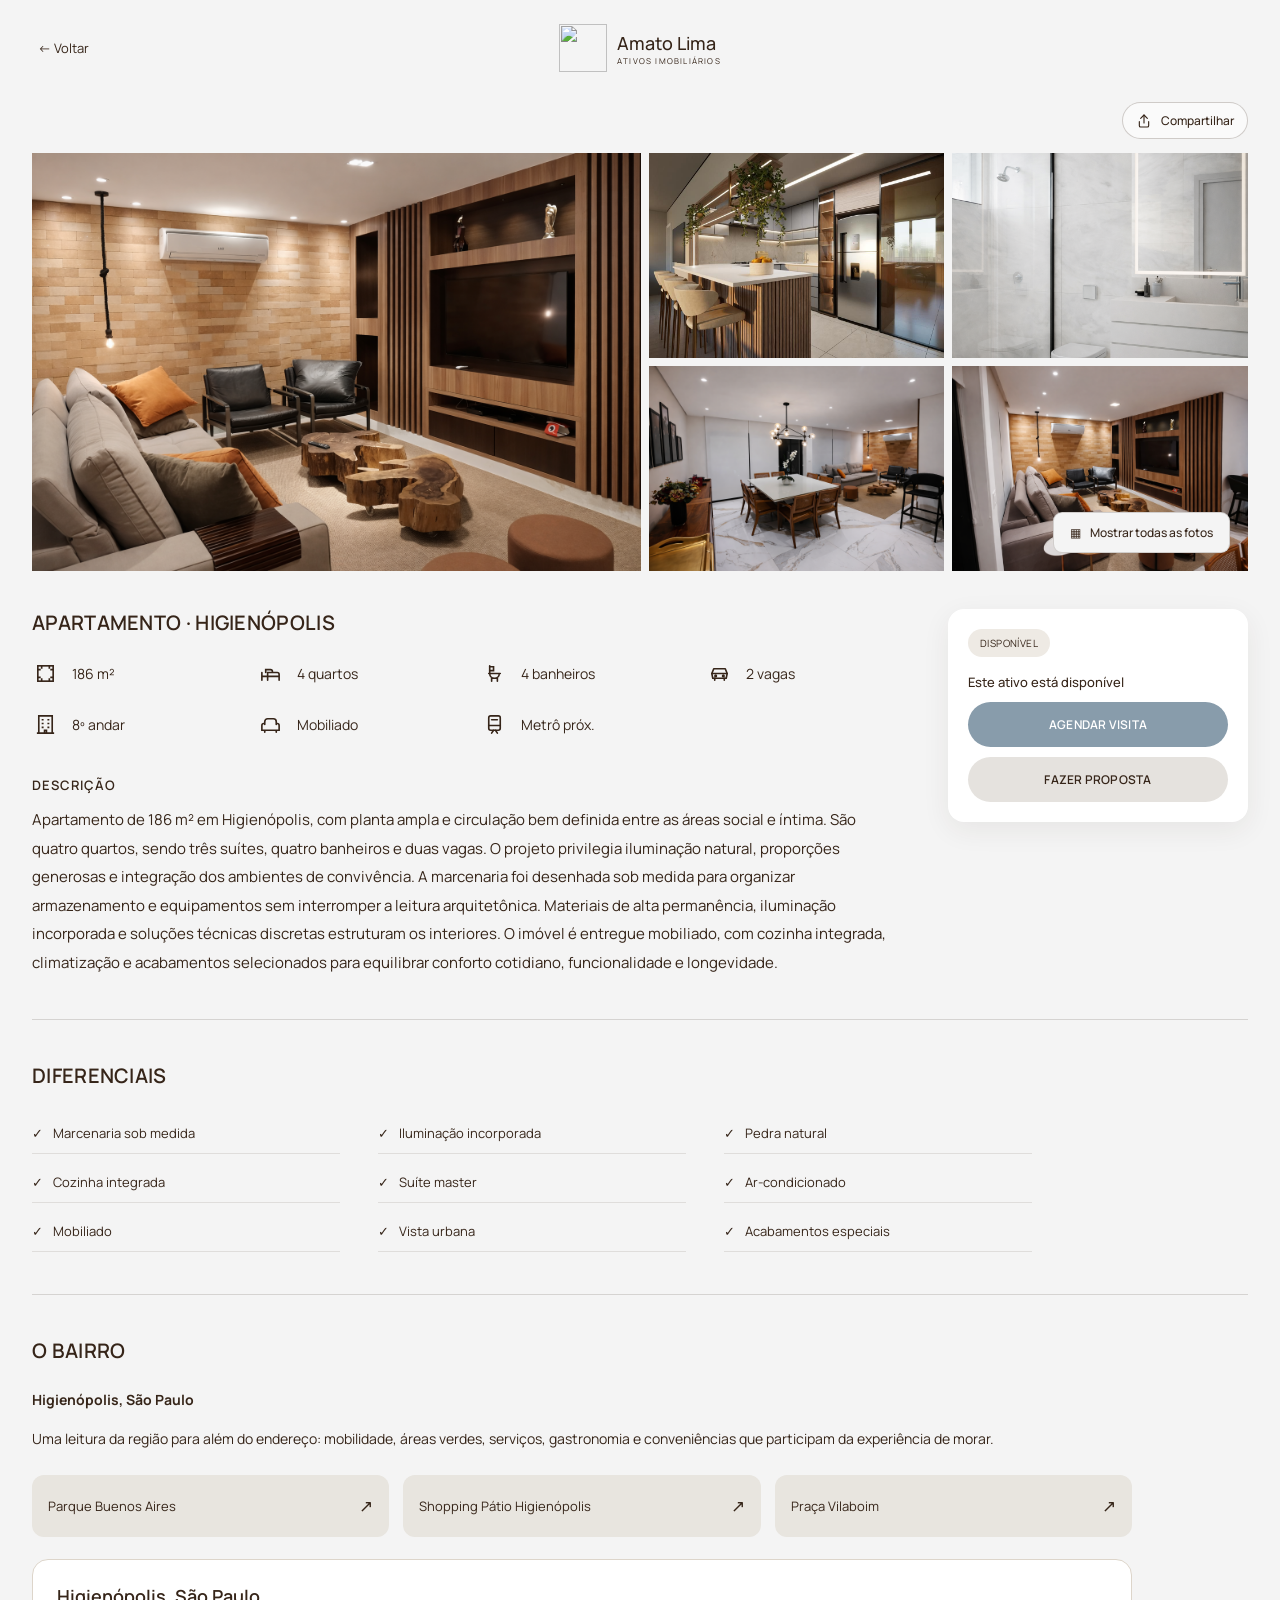
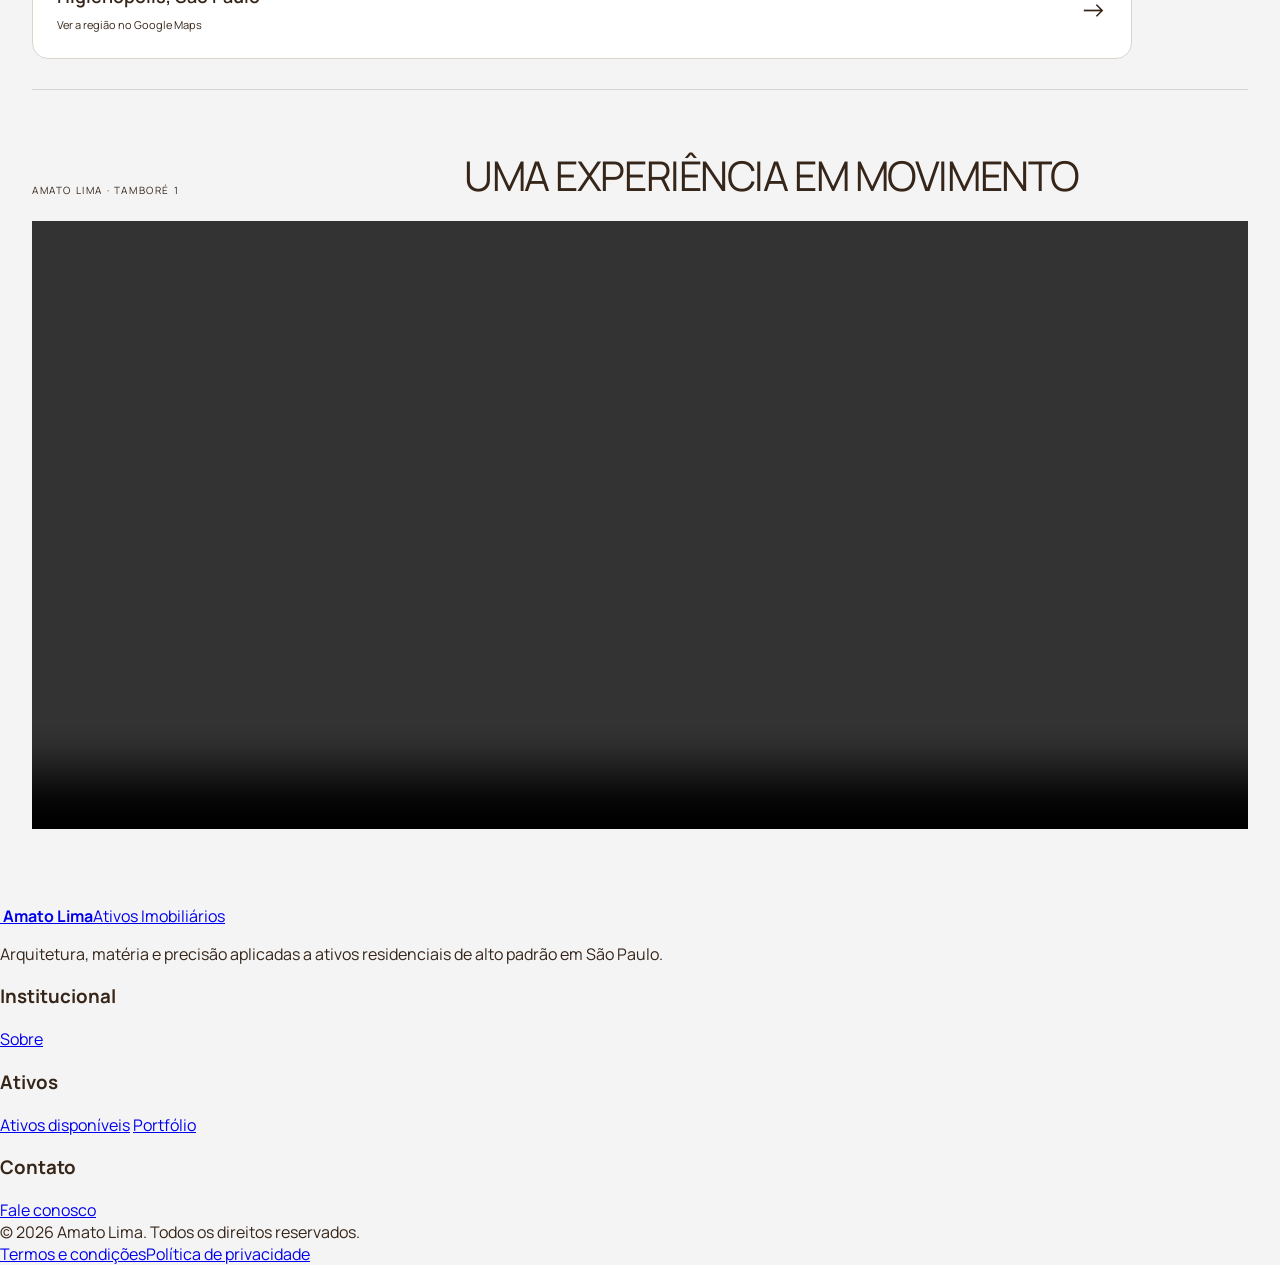
==== commit 03891b11: "Atualiza cache após adicionar escultura à Fachada" ====
--- a/ativo.html
+++ b/ativo.html
@@ -1 +1 @@
-<!doctype html><html lang="pt-BR"><head><meta charset="UTF-8"><meta name="viewport" content="width=device-width,initial-scale=1"><link rel="stylesheet" href="assets/css/ativo-detalhe.css?v=20260925-7"><link rel="stylesheet" href="assets/css/amato-footer.css?v=20260906-6"></head><body data-ativo="1"><div data-app><header class="pd-header"><a class="pd-back" href="ativos.html">← Voltar</a><div class="pd-brand"><img src="assets/images/logo/9175.png" alt=""><div><b>Amato Lima</b><small>ATIVOS IMOBILIÁRIOS</small></div></div></header><main class="pd-main"><div class="pd-title-row"><span></span><button class="pd-share" type="button" data-share><span aria-hidden="true"></span>Compartilhar</button></div><section class="pd-gallery" data-gallery></section><section class="pd-overview"><div><h2 data-detail-title></h2><div class="pd-facts" data-facts></div><div class="pd-description" data-description></div></div><aside class="pd-actions" data-actions></aside></section><section class="pd-section"><h2>DIFERENCIAIS</h2><div class="pd-features" data-features></div></section><section class="pd-section pd-section--neighborhood"><h2>O BAIRRO</h2><div class="pd-neighborhood"><p><strong data-place></strong></p><p>Uma leitura da região para além do endereço: mobilidade, áreas verdes, serviços, gastronomia e conveniências que participam da experiência de morar.</p><div class="pd-nearby" data-near></div><a class="pd-map" data-map target="_blank" rel="noopener"><span><strong></strong><br><small>Ver a região no Google Maps</small></span><span>→</span></a></div></section><section class="pd-property-film" aria-labelledby="pd-property-film-title"><div class="pd-property-film__heading"><small>AMATO LIMA · TAMBORÉ 1</small><h2 id="pd-property-film-title">UMA EXPERIÊNCIA EM MOVIMENTO</h2></div><div class="pd-property-film__media"><video controls playsinline preload="metadata"><source src="assets/images/tambore1/V9Crop_184650.mp4" type="video/mp4">Seu navegador não suporta a reprodução deste vídeo.</video></div></section></main></div><div class="pd-lightbox" data-lightbox aria-hidden="true"><header class="pd-tour-header"><button class="pd-tour-back" type="button" data-lightbox-close aria-label="Voltar"><span aria-hidden="true">←</span> Voltar</button><button class="pd-share pd-share--tour" type="button" data-share><span aria-hidden="true"></span>Compartilhar</button></header><div class="pd-tour" data-tour></div></div><div class="pd-photo-viewer" data-photo-viewer aria-hidden="true"><button type="button" class="pd-photo-viewer__close" data-photo-close aria-label="Fechar">×</button><img data-photo-full alt=""></div><script src="assets/js/ativo-detalhe.js?v=20260906-4"></script><script src="assets/js/ativo-tambore1-gallery.js?v=20260925-6"></script><script src="assets/js/ativo-alphaville-gallery.js?v=20260925-2"></script><script>document.addEventListener('click',function(e){const img=e.target.closest('.pd-tour-room>img');const viewer=document.querySelector('[data-photo-viewer]');if(img&&viewer){document.querySelector('[data-photo-full]').src=img.src;document.querySelector('[data-photo-full]').alt=img.alt;viewer.classList.add('is-open');viewer.setAttribute('aria-hidden','false')}if(e.target.closest('[data-photo-close]')||(e.target===viewer)){viewer.classList.remove('is-open');viewer.setAttribute('aria-hidden','true')}});document.addEventListener('keydown',function(e){if(e.key==='Escape'){const v=document.querySelector('[data-photo-viewer]');if(v){v.classList.remove('is-open');v.setAttribute('aria-hidden','true')}}});</script><script src="assets/js/amato-footer.js?v=20260906-2"></script></body></html>+<!doctype html><html lang="pt-BR"><head><meta charset="UTF-8"><meta name="viewport" content="width=device-width,initial-scale=1"><link rel="stylesheet" href="assets/css/ativo-detalhe.css?v=20260925-7"><link rel="stylesheet" href="assets/css/amato-footer.css?v=20260906-6"></head><body data-ativo="1"><div data-app><header class="pd-header"><a class="pd-back" href="ativos.html">← Voltar</a><div class="pd-brand"><img src="assets/images/logo/9175.png" alt=""><div><b>Amato Lima</b><small>ATIVOS IMOBILIÁRIOS</small></div></div></header><main class="pd-main"><div class="pd-title-row"><span></span><button class="pd-share" type="button" data-share><span aria-hidden="true"></span>Compartilhar</button></div><section class="pd-gallery" data-gallery></section><section class="pd-overview"><div><h2 data-detail-title></h2><div class="pd-facts" data-facts></div><div class="pd-description" data-description></div></div><aside class="pd-actions" data-actions></aside></section><section class="pd-section"><h2>DIFERENCIAIS</h2><div class="pd-features" data-features></div></section><section class="pd-section pd-section--neighborhood"><h2>O BAIRRO</h2><div class="pd-neighborhood"><p><strong data-place></strong></p><p>Uma leitura da região para além do endereço: mobilidade, áreas verdes, serviços, gastronomia e conveniências que participam da experiência de morar.</p><div class="pd-nearby" data-near></div><a class="pd-map" data-map target="_blank" rel="noopener"><span><strong></strong><br><small>Ver a região no Google Maps</small></span><span>→</span></a></div></section><section class="pd-property-film" aria-labelledby="pd-property-film-title"><div class="pd-property-film__heading"><small>AMATO LIMA · TAMBORÉ 1</small><h2 id="pd-property-film-title">UMA EXPERIÊNCIA EM MOVIMENTO</h2></div><div class="pd-property-film__media"><video controls playsinline preload="metadata"><source src="assets/images/tambore1/V9Crop_184650.mp4" type="video/mp4">Seu navegador não suporta a reprodução deste vídeo.</video></div></section></main></div><div class="pd-lightbox" data-lightbox aria-hidden="true"><header class="pd-tour-header"><button class="pd-tour-back" type="button" data-lightbox-close aria-label="Voltar"><span aria-hidden="true">←</span> Voltar</button><button class="pd-share pd-share--tour" type="button" data-share><span aria-hidden="true"></span>Compartilhar</button></header><div class="pd-tour" data-tour></div></div><div class="pd-photo-viewer" data-photo-viewer aria-hidden="true"><button type="button" class="pd-photo-viewer__close" data-photo-close aria-label="Fechar">×</button><img data-photo-full alt=""></div><script src="assets/js/ativo-detalhe.js?v=20260906-4"></script><script src="assets/js/ativo-tambore1-gallery.js?v=20260925-7"></script><script src="assets/js/ativo-alphaville-gallery.js?v=20260925-2"></script><script>document.addEventListener('click',function(e){const img=e.target.closest('.pd-tour-room>img');const viewer=document.querySelector('[data-photo-viewer]');if(img&&viewer){document.querySelector('[data-photo-full]').src=img.src;document.querySelector('[data-photo-full]').alt=img.alt;viewer.classList.add('is-open');viewer.setAttribute('aria-hidden','false')}if(e.target.closest('[data-photo-close]')||(e.target===viewer)){viewer.classList.remove('is-open');viewer.setAttribute('aria-hidden','true')}});document.addEventListener('keydown',function(e){if(e.key==='Escape'){const v=document.querySelector('[data-photo-viewer]');if(v){v.classList.remove('is-open');v.setAttribute('aria-hidden','true')}}});</script><script src="assets/js/amato-footer.js?v=20260906-2"></script></body></html>
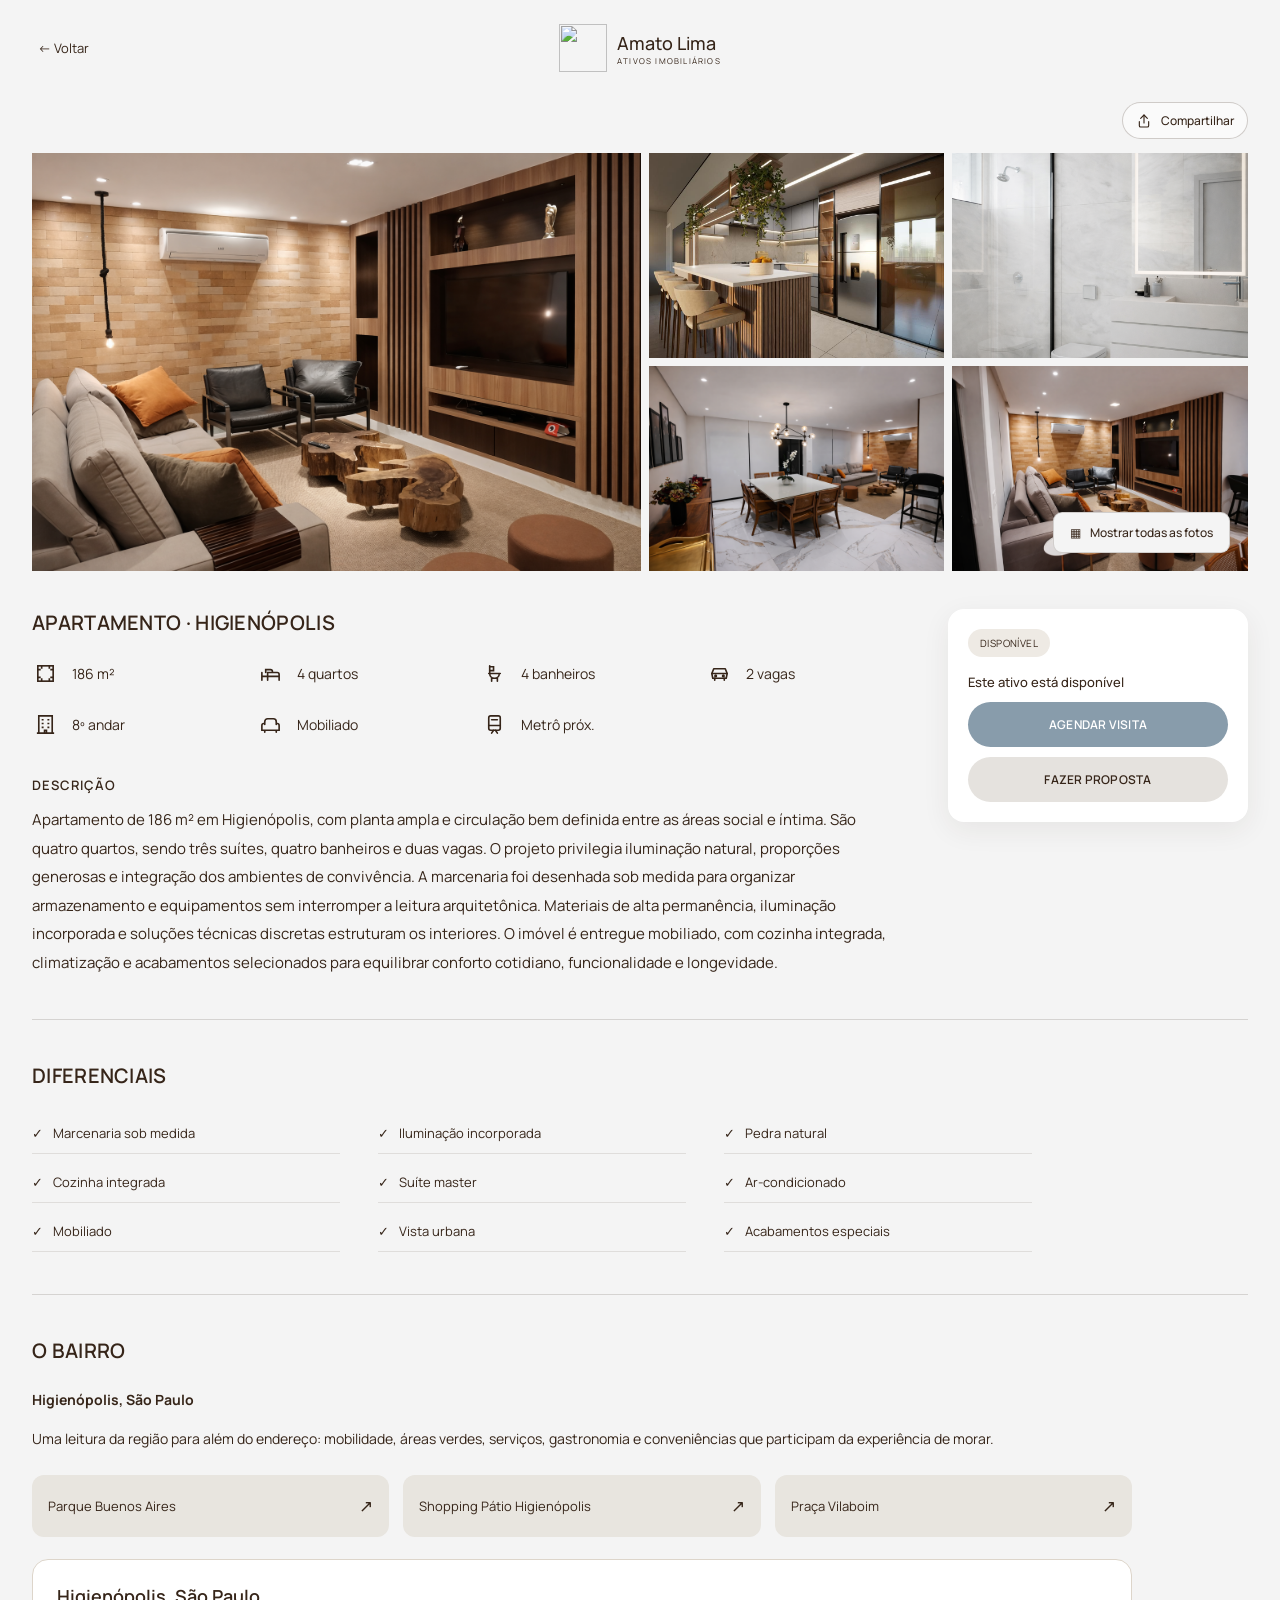
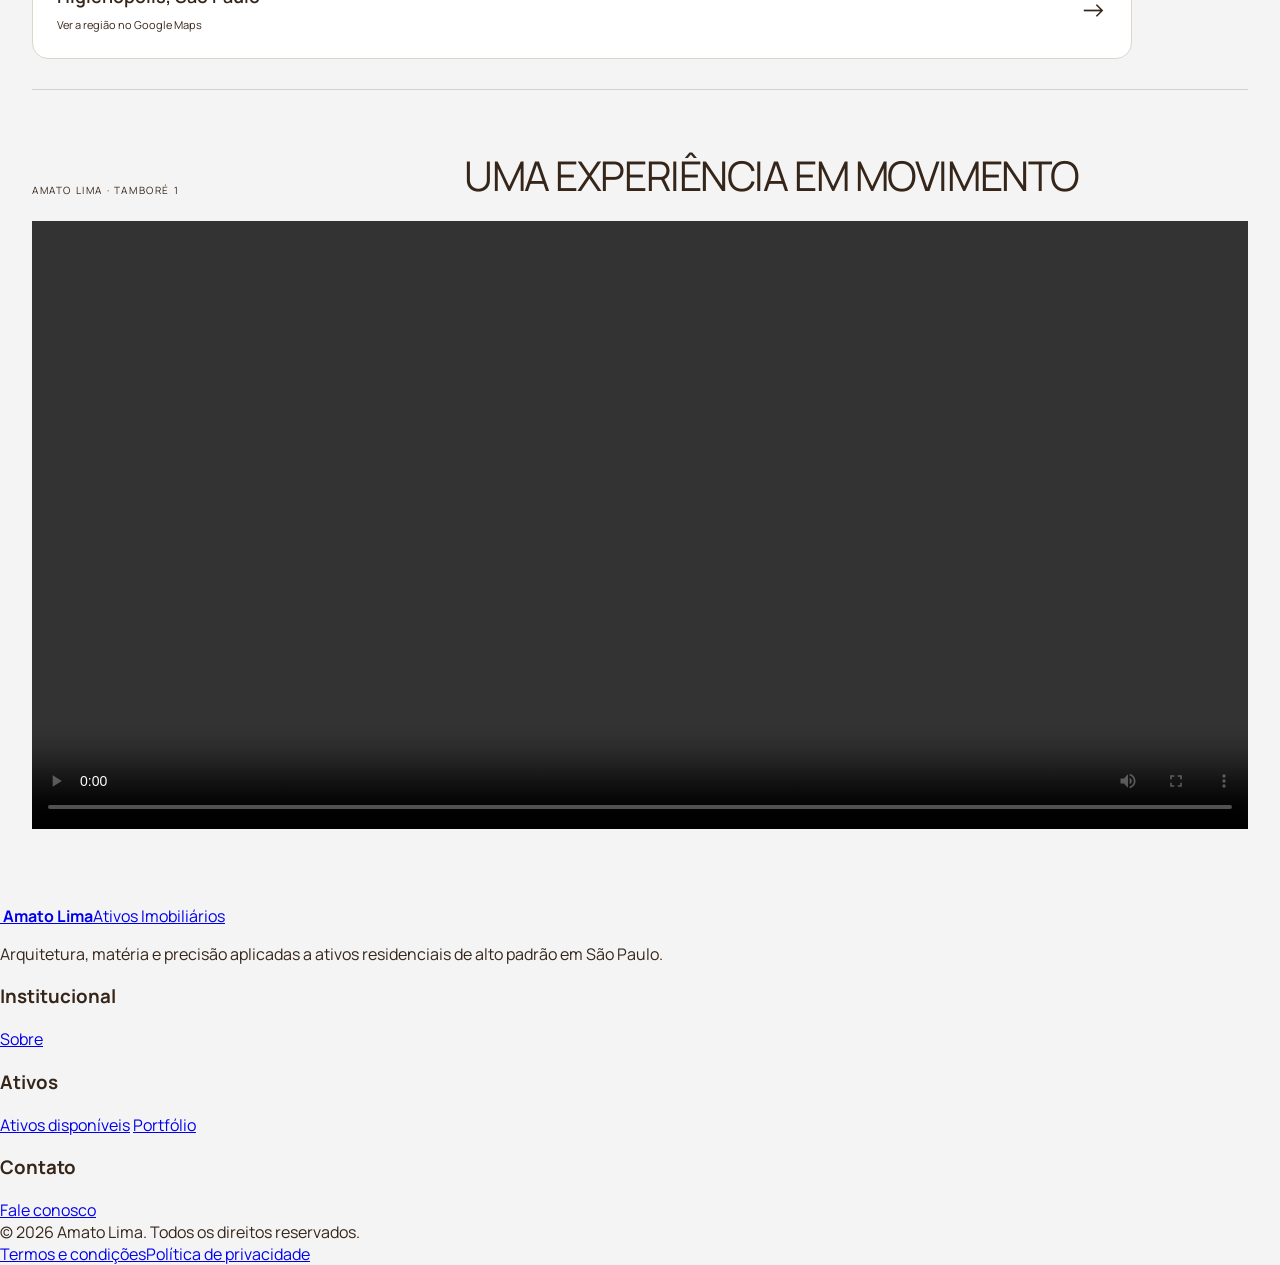
==== commit bcdf5a50: "Atualiza cache da ordem da fachada" ====
--- a/ativo.html
+++ b/ativo.html
@@ -1 +1 @@
-<!doctype html><html lang="pt-BR"><head><meta charset="UTF-8"><meta name="viewport" content="width=device-width,initial-scale=1"><link rel="stylesheet" href="assets/css/ativo-detalhe.css?v=20260925-7"><link rel="stylesheet" href="assets/css/amato-footer.css?v=20260906-6"></head><body data-ativo="1"><div data-app><header class="pd-header"><a class="pd-back" href="ativos.html">← Voltar</a><div class="pd-brand"><img src="assets/images/logo/9175.png" alt=""><div><b>Amato Lima</b><small>ATIVOS IMOBILIÁRIOS</small></div></div></header><main class="pd-main"><div class="pd-title-row"><span></span><button class="pd-share" type="button" data-share><span aria-hidden="true"></span>Compartilhar</button></div><section class="pd-gallery" data-gallery></section><section class="pd-overview"><div><h2 data-detail-title></h2><div class="pd-facts" data-facts></div><div class="pd-description" data-description></div></div><aside class="pd-actions" data-actions></aside></section><section class="pd-section"><h2>DIFERENCIAIS</h2><div class="pd-features" data-features></div></section><section class="pd-section pd-section--neighborhood"><h2>O BAIRRO</h2><div class="pd-neighborhood"><p><strong data-place></strong></p><p>Uma leitura da região para além do endereço: mobilidade, áreas verdes, serviços, gastronomia e conveniências que participam da experiência de morar.</p><div class="pd-nearby" data-near></div><a class="pd-map" data-map target="_blank" rel="noopener"><span><strong></strong><br><small>Ver a região no Google Maps</small></span><span>→</span></a></div></section><section class="pd-property-film" aria-labelledby="pd-property-film-title"><div class="pd-property-film__heading"><small>AMATO LIMA · TAMBORÉ 1</small><h2 id="pd-property-film-title">UMA EXPERIÊNCIA EM MOVIMENTO</h2></div><div class="pd-property-film__media"><video controls playsinline preload="metadata"><source src="assets/images/tambore1/V9Crop_184650.mp4" type="video/mp4">Seu navegador não suporta a reprodução deste vídeo.</video></div></section></main></div><div class="pd-lightbox" data-lightbox aria-hidden="true"><header class="pd-tour-header"><button class="pd-tour-back" type="button" data-lightbox-close aria-label="Voltar"><span aria-hidden="true">←</span> Voltar</button><button class="pd-share pd-share--tour" type="button" data-share><span aria-hidden="true"></span>Compartilhar</button></header><div class="pd-tour" data-tour></div></div><div class="pd-photo-viewer" data-photo-viewer aria-hidden="true"><button type="button" class="pd-photo-viewer__close" data-photo-close aria-label="Fechar">×</button><img data-photo-full alt=""></div><script src="assets/js/ativo-detalhe.js?v=20260906-4"></script><script src="assets/js/ativo-tambore1-gallery.js?v=20260925-7"></script><script src="assets/js/ativo-alphaville-gallery.js?v=20260925-2"></script><script>document.addEventListener('click',function(e){const img=e.target.closest('.pd-tour-room>img');const viewer=document.querySelector('[data-photo-viewer]');if(img&&viewer){document.querySelector('[data-photo-full]').src=img.src;document.querySelector('[data-photo-full]').alt=img.alt;viewer.classList.add('is-open');viewer.setAttribute('aria-hidden','false')}if(e.target.closest('[data-photo-close]')||(e.target===viewer)){viewer.classList.remove('is-open');viewer.setAttribute('aria-hidden','true')}});document.addEventListener('keydown',function(e){if(e.key==='Escape'){const v=document.querySelector('[data-photo-viewer]');if(v){v.classList.remove('is-open');v.setAttribute('aria-hidden','true')}}});</script><script src="assets/js/amato-footer.js?v=20260906-2"></script></body></html>+<!doctype html><html lang="pt-BR"><head><meta charset="UTF-8"><meta name="viewport" content="width=device-width,initial-scale=1"><link rel="stylesheet" href="assets/css/ativo-detalhe.css?v=20260925-7"><link rel="stylesheet" href="assets/css/amato-footer.css?v=20260906-6"></head><body data-ativo="1"><div data-app><header class="pd-header"><a class="pd-back" href="ativos.html">← Voltar</a><div class="pd-brand"><img src="assets/images/logo/9175.png" alt=""><div><b>Amato Lima</b><small>ATIVOS IMOBILIÁRIOS</small></div></div></header><main class="pd-main"><div class="pd-title-row"><span></span><button class="pd-share" type="button" data-share><span aria-hidden="true"></span>Compartilhar</button></div><section class="pd-gallery" data-gallery></section><section class="pd-overview"><div><h2 data-detail-title></h2><div class="pd-facts" data-facts></div><div class="pd-description" data-description></div></div><aside class="pd-actions" data-actions></aside></section><section class="pd-section"><h2>DIFERENCIAIS</h2><div class="pd-features" data-features></div></section><section class="pd-section pd-section--neighborhood"><h2>O BAIRRO</h2><div class="pd-neighborhood"><p><strong data-place></strong></p><p>Uma leitura da região para além do endereço: mobilidade, áreas verdes, serviços, gastronomia e conveniências que participam da experiência de morar.</p><div class="pd-nearby" data-near></div><a class="pd-map" data-map target="_blank" rel="noopener"><span><strong></strong><br><small>Ver a região no Google Maps</small></span><span>→</span></a></div></section><section class="pd-property-film" aria-labelledby="pd-property-film-title"><div class="pd-property-film__heading"><small>AMATO LIMA · TAMBORÉ 1</small><h2 id="pd-property-film-title">UMA EXPERIÊNCIA EM MOVIMENTO</h2></div><div class="pd-property-film__media"><video controls playsinline preload="metadata"><source src="assets/images/tambore1/V9Crop_184650.mp4" type="video/mp4">Seu navegador não suporta a reprodução deste vídeo.</video></div></section></main></div><div class="pd-lightbox" data-lightbox aria-hidden="true"><header class="pd-tour-header"><button class="pd-tour-back" type="button" data-lightbox-close aria-label="Voltar"><span aria-hidden="true">←</span> Voltar</button><button class="pd-share pd-share--tour" type="button" data-share><span aria-hidden="true"></span>Compartilhar</button></header><div class="pd-tour" data-tour></div></div><div class="pd-photo-viewer" data-photo-viewer aria-hidden="true"><button type="button" class="pd-photo-viewer__close" data-photo-close aria-label="Fechar">×</button><img data-photo-full alt=""></div><script src="assets/js/ativo-detalhe.js?v=20260906-4"></script><script src="assets/js/ativo-tambore1-gallery.js?v=20260925-9"></script><script src="assets/js/ativo-alphaville-gallery.js?v=20260925-2"></script><script>document.addEventListener('click',function(e){const img=e.target.closest('.pd-tour-room>img');const viewer=document.querySelector('[data-photo-viewer]');if(img&&viewer){document.querySelector('[data-photo-full]').src=img.src;document.querySelector('[data-photo-full]').alt=img.alt;viewer.classList.add('is-open');viewer.setAttribute('aria-hidden','false')}if(e.target.closest('[data-photo-close]')||(e.target===viewer)){viewer.classList.remove('is-open');viewer.setAttribute('aria-hidden','true')}});document.addEventListener('keydown',function(e){if(e.key==='Escape'){const v=document.querySelector('[data-photo-viewer]');if(v){v.classList.remove('is-open');v.setAttribute('aria-hidden','true')}}});</script><script src="assets/js/amato-footer.js?v=20260906-2"></script></body></html>
